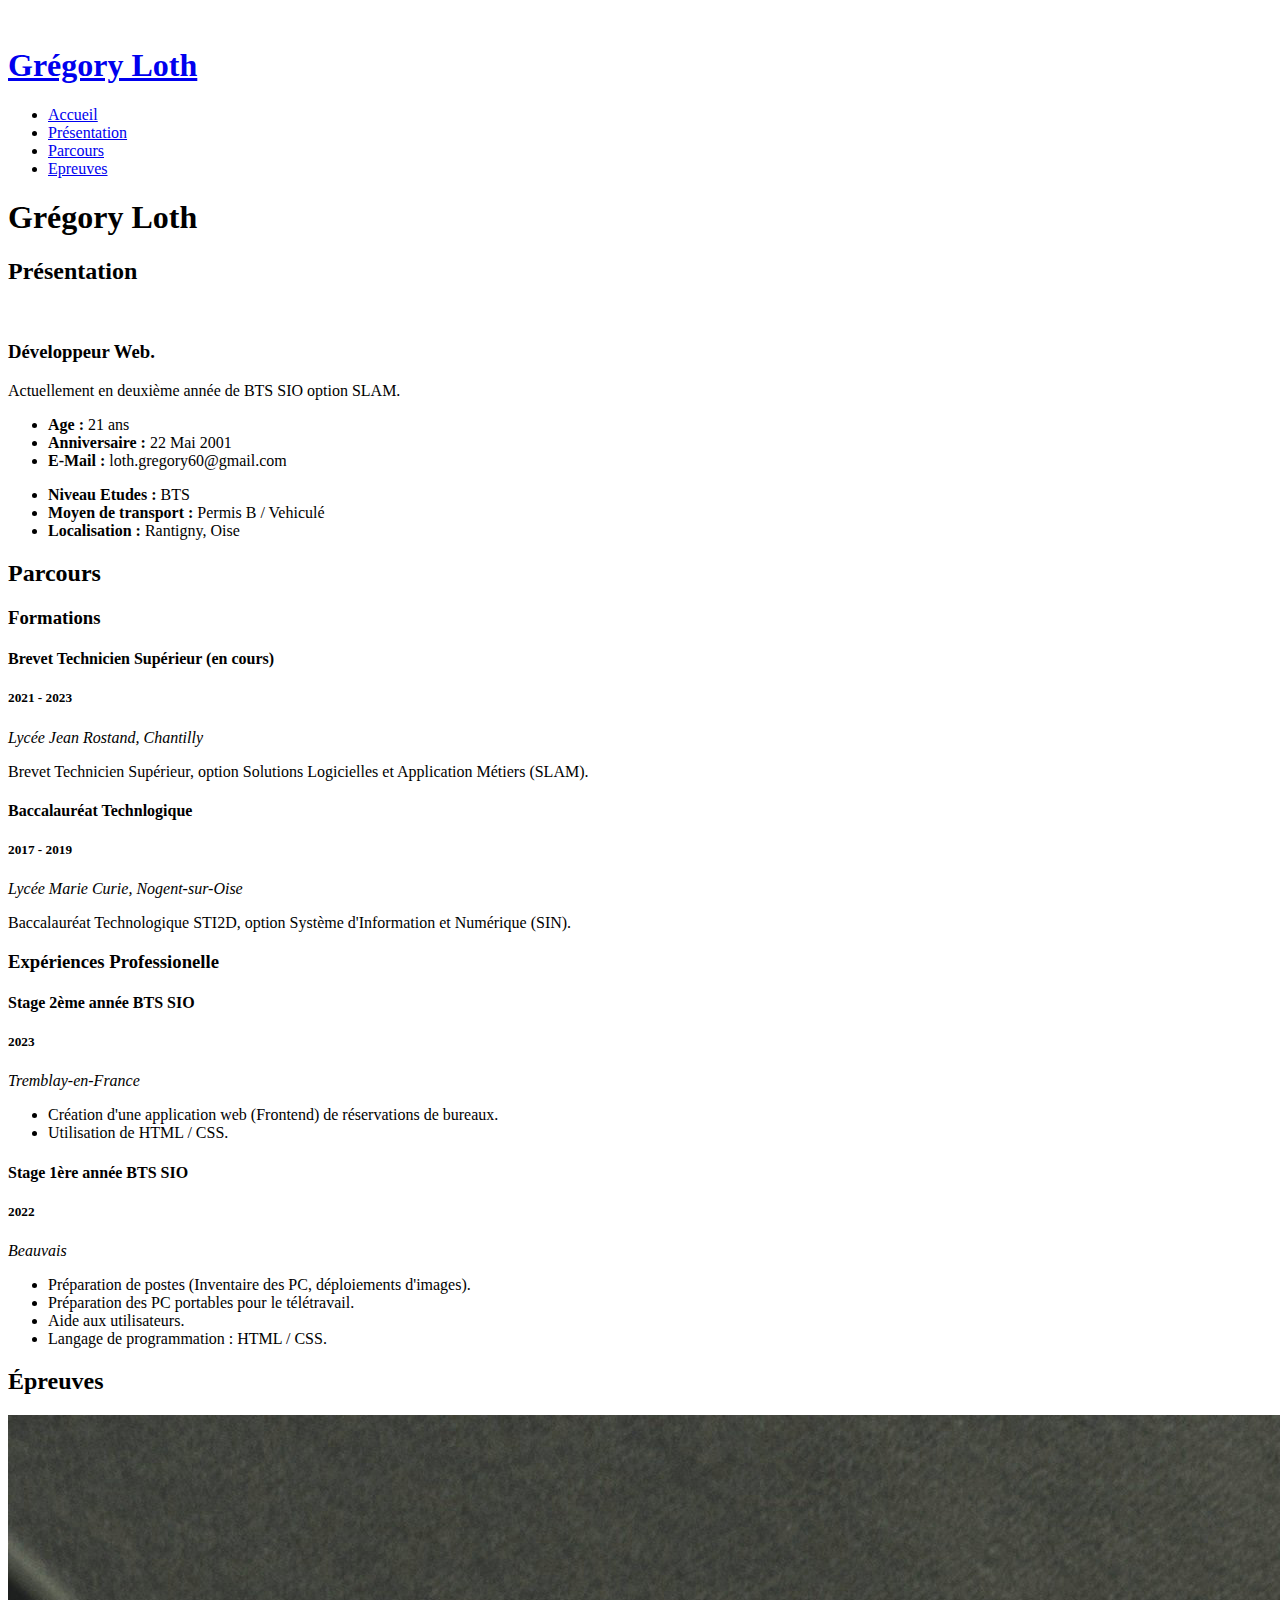
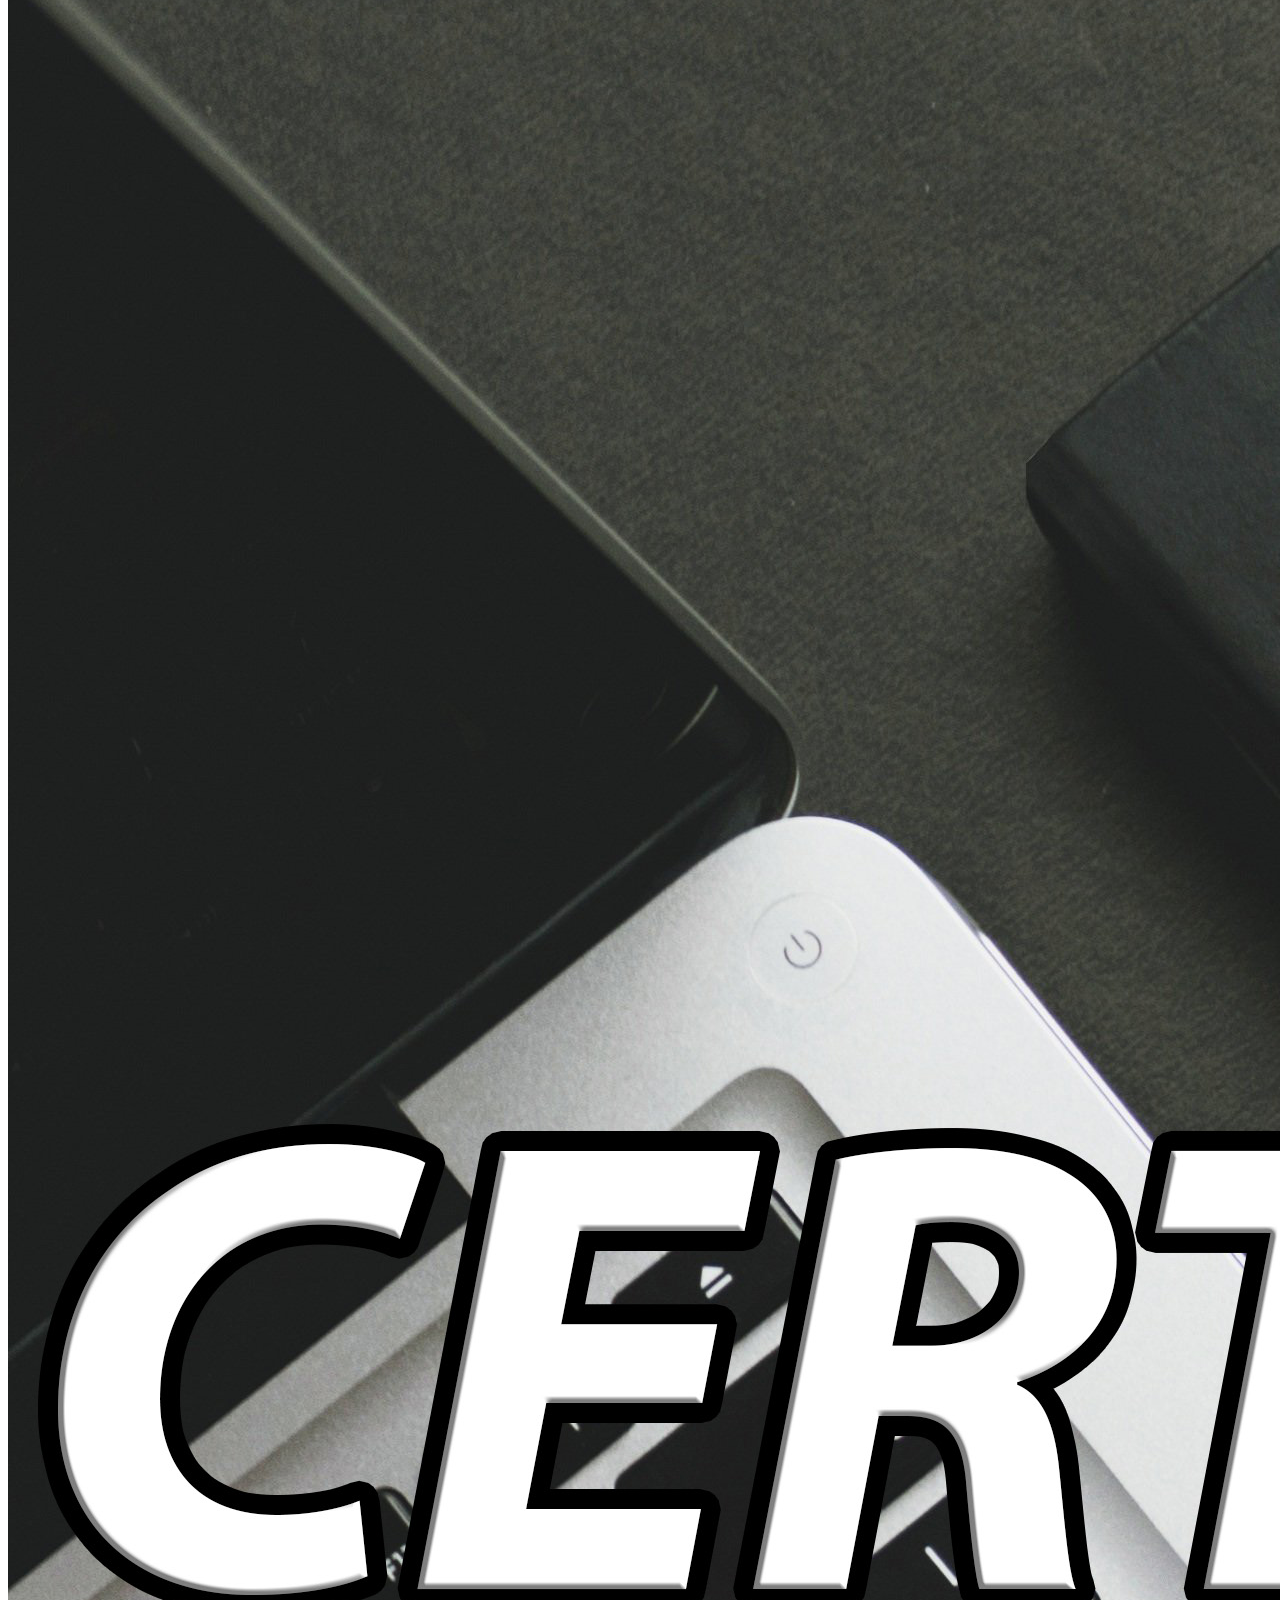
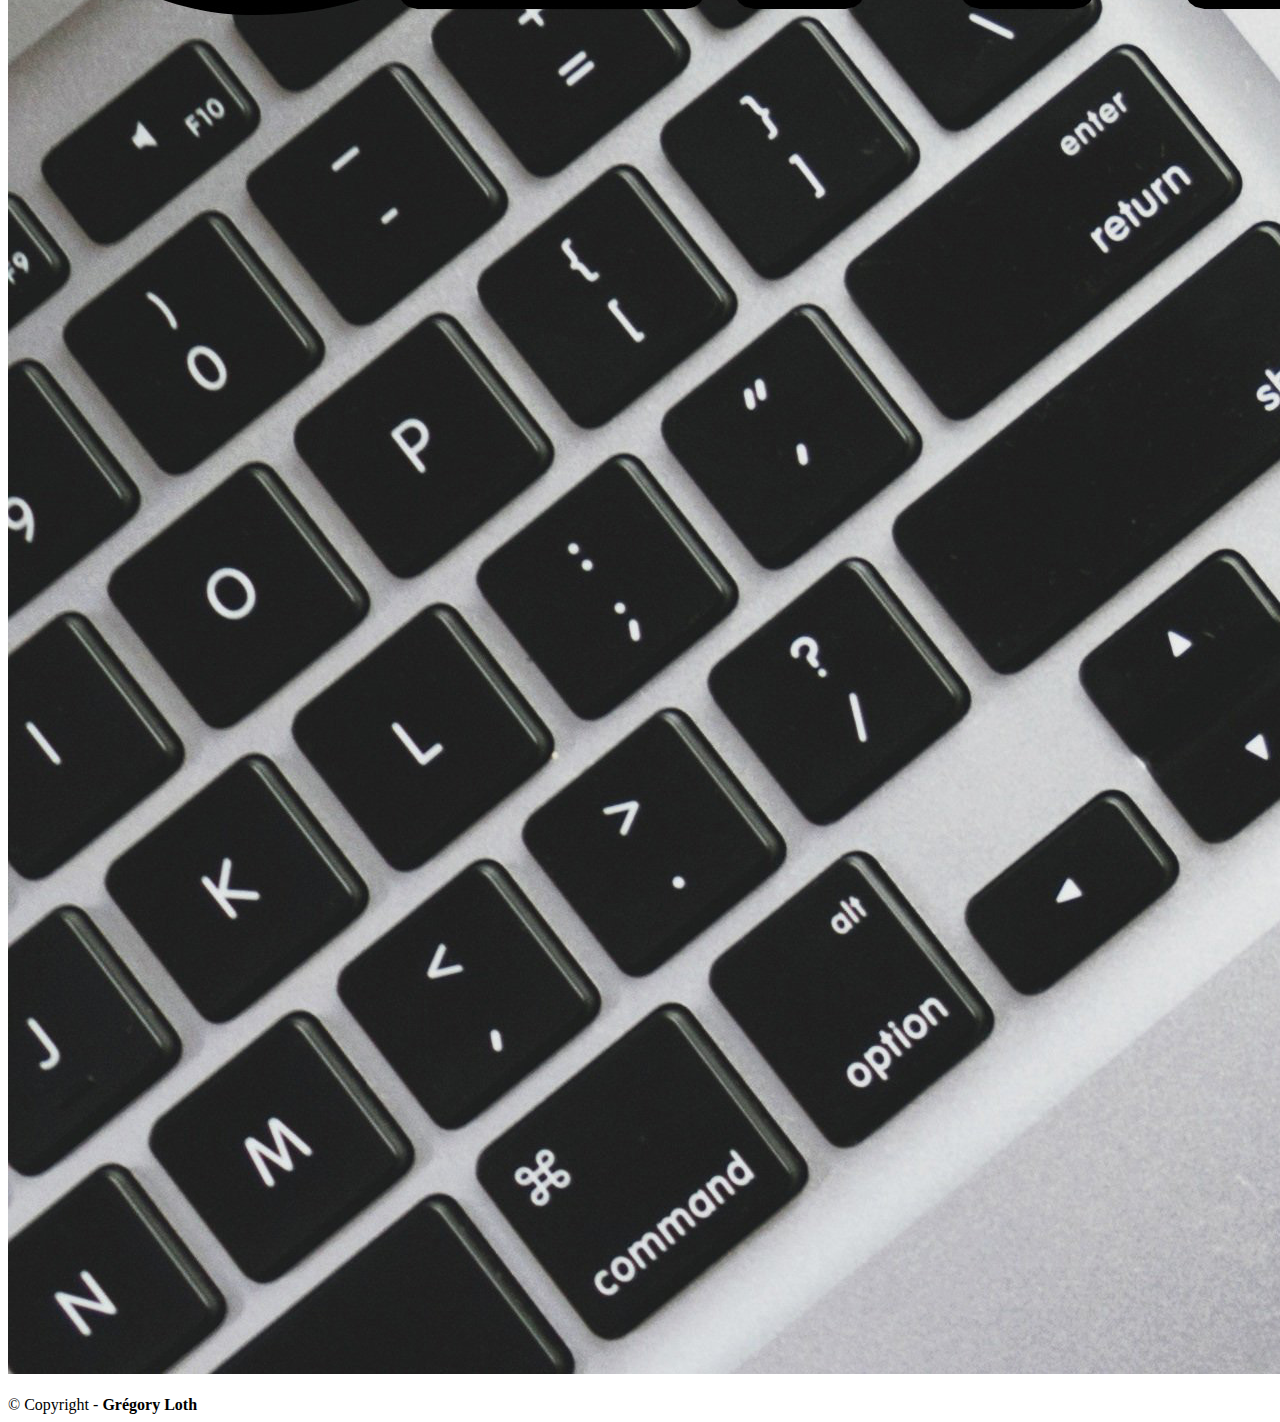
==== index.html @ 00005469 "Portfolio 04/04/23" ====
<!DOCTYPE html>
<html lang="en">

<head>
  <meta charset="utf-8">
  <meta content="width=device-width, initial-scale=1.0" name="viewport">

  <title>Portfolio</title>
  <meta content="" name="description">
  <meta content="" name="keywords">

  <!-- Favicons -->
  <link href="assets/img/favicon.png" rel="icon">
  <link href="assets/img/apple-touch-icon.png" rel="apple-touch-icon">

  <!-- Google Fonts -->
  <link href="https://fonts.googleapis.com/css?family=Open+Sans:300,300i,400,400i,600,600i,700,700i|Raleway:300,300i,400,400i,500,500i,600,600i,700,700i|Poppins:300,300i,400,400i,500,500i,600,600i,700,700i" rel="stylesheet">

  <!-- Vendor CSS Files -->
  <link href="assets/vendor/aos/aos.css" rel="stylesheet">
  <link href="assets/vendor/bootstrap/css/bootstrap.min.css" rel="stylesheet">
  <link href="assets/vendor/bootstrap-icons/bootstrap-icons.css" rel="stylesheet">
  <link href="assets/vendor/boxicons/css/boxicons.min.css" rel="stylesheet">
  <link href="assets/vendor/glightbox/css/glightbox.min.css" rel="stylesheet">
  <link href="assets/vendor/swiper/swiper-bundle.min.css" rel="stylesheet">

  <!-- Template Main CSS File -->
  <link href="assets/css/style.css" rel="stylesheet">

  <!-- =======================================================
  * Template Name: iPortfolio - v3.9.1
  * Template URL: https://bootstrapmade.com/iportfolio-bootstrap-portfolio-websites-template/
  * Author: BootstrapMade.com
  * License: https://bootstrapmade.com/license/
  ======================================================== -->
</head>

<body>

  <!-- ======= Mobile nav toggle button ======= -->
  <i class="bi bi-list mobile-nav-toggle d-xl-none"></i>

  <!-- ======= Header ======= -->
  <header id="header">
    <div class="d-flex flex-column">

      <div class="profile">
        <img src="assets/img/profile-img.jpg" alt="" class="img-fluid rounded-circle">
        <h1 class="text-light"><a href="index.html">Grégory Loth</a></h1>
        <div class="social-links mt-3 text-center">
          <!-- <a href="#" class="twitter"><i class="bx bxl-twitter"></i></a>
          <a href="#" class="facebook"><i class="bx bxl-facebook"></i></a>
          <a href="#" class="instagram"><i class="bx bxl-instagram"></i></a>
          <a href="#" class="google-plus"><i class="bx bxl-skype"></i></a> -->
          <a href="https://www.linkedin.com/in/gregory-loth/" target="_blank" class="linkedin"><i class="bx bxl-linkedin"></i></a>
        </div>
      </div>

      <nav id="navbar" class="nav-menu navbar">
        <ul>
          <li><a href="#hero" class="nav-link scrollto active"><i class="bx bx-home"></i> <span>Accueil</span></a></li>
          <li><a href="#about" class="nav-link scrollto"><i class="bx bx-user"></i> <span>Présentation</span></a></li>
          <li><a href="#Parcours" class="nav-link scrollto"><i class="bx bx-file-blank"></i> <span>Parcours</span></a></li>
          <li><a href="#Epreuves" class="nav-link scrollto"><i class="bx bx-book-content"></i> <span>Epreuves</span></a></li>
        </ul>
      </nav><!-- .nav-menu -->
    </div>
  </header><!-- End Header -->

  <!-- ======= Section En-Tête ======= -->
  <section id="hero" class="d-flex flex-column justify-content-center align-items-center">
    <div class="hero-container" data-aos="fade-in">
      <h1>Grégory Loth</h1>
      <p><span class="typed" data-typed-items="Développeur Web"></span></p>
    </div>
  </section><!-- Fin section En-tête -->

  <main id="main">

    <!-- ======= Section "A Propos" ======= -->
    <section id="about" class="about">
      <div class="container">

        <div class="section-title">
          <h2>Présentation</h2>
        </div>

        <div class="row">
          <div class="col-lg-4" data-aos="fade-right">
            <img src="assets/img/profile-img.jpg" class="img-fluid" alt="">
          </div>
          <div class="col-lg-8 pt-4 pt-lg-0 content" data-aos="fade-left">
            <h3>Développeur Web.</h3>
            <p class="fst-italic">
              Actuellement en deuxième année de BTS SIO option SLAM.
            </p>
            <div class="row">
              <div class="col-lg-9">
                <ul>
                  <li><i class="bi bi-chevron-right"></i> <strong>Age :</strong> <span>21 ans</span></li>
                  <li><i class="bi bi-chevron-right"></i> <strong>Anniversaire :</strong> <span>22 Mai 2001</span></li>
                  <li><i class="bi bi-chevron-right"></i> <strong>E-Mail :</strong> <span>loth.gregory60@gmail.com</span></li>
                </ul>
              </div>
              <div class="col-lg-6">
                <ul>
                  <li><i class="bi bi-chevron-right"></i> <strong>Niveau Etudes :</strong> <span>BTS</span></li>
                  <li><i class="bi bi-chevron-right"></i> <strong>Moyen de transport :</strong> <span>Permis B / Vehiculé</span></li>
                  <li><i class="bi bi-chevron-right"></i> <strong>Localisation :</strong> <span>Rantigny, Oise</span></li>
                </ul>
              </div>
            </div>
            <p>
              <!-- Officiis eligendi itaque labore et dolorum mollitia officiis optio vero. Quisquam sunt adipisci omnis et ut. Nulla accusantium dolor incidunt officia tempore. Et eius omnis.
              Cupiditate ut dicta maxime officiis quidem quia. Sed et consectetur qui quia repellendus itaque neque. Aliquid amet quidem ut quaerat cupiditate. Ab et eum qui repellendus omnis culpa magni laudantium dolores. -->
            </p>
          </div>
        </div>

      </div>
    </section><!-- Fin section A Propos -->
 

    <!-- ======= Resume Section ======= -->
    <section id="Parcours" class="resume">
      <div class="container">

        <div class="section-title">
          <h2>Parcours</h2>
          <!-- <p>Magnam dolores commodi suscipit. Necessitatibus eius consequatur ex aliquid fuga eum quidem. Sit sint consectetur velit. Quisquam quos quisquam cupiditate. Et nemo qui impedit suscipit alias ea. Quia fugiat sit in iste officiis commodi quidem hic quas.</p> -->
        </div>

        <div class="row">
          <div class="col-lg-6" data-aos="fade-up">
            
            <h3 class="resume-title">Formations</h3>
            <div class="resume-item">
              <h4>Brevet Technicien Supérieur (en cours)</h4>
              <h5>2021 - 2023</h5>
              <p><em>Lycée Jean Rostand, Chantilly</em></p>
              <p>Brevet Technicien Supérieur, option Solutions Logicielles et Application Métiers (SLAM). </p>
            </div>
            <div class="resume-item">
              <h4>Baccalauréat Technlogique</h4>
              <h5>2017 - 2019</h5>
              <p><em>Lycée Marie Curie, Nogent-sur-Oise</em></p>
              <p>Baccalauréat Technologique STI2D, option Système d'Information et Numérique (SIN).  </p>
            </div>
          </div>
          <div class="col-lg-6" data-aos="fade-up" data-aos-delay="100">
            <h3 class="resume-title">Expériences Professionelle</h3>
            <div class="resume-item">
              <h4>Stage 2ème année BTS SIO</h4>
              <h5>2023</h5>
              <p><em>Tremblay-en-France</em></p>
              <ul>
                <li>Création d'une application web (Frontend) de réservations de bureaux.</li>
                <li>Utilisation de HTML / CSS.</li>
              </ul>
            </div>
            <div class="resume-item">
              <h4>Stage 1ère année BTS SIO</h4>
              <h5>2022</h5>
              <p><em>Beauvais</em></p>
              <ul>
                <li>Préparation de postes (Inventaire des PC, déploiements d'images).</li>
                <li>Préparation des PC portables pour le télétravail.</li>
                <li>Aide aux utilisateurs.</li>
                <li>Langage de programmation : HTML / CSS.</li>
              </ul>
            </div>
          </div>
        </div>
        <!-- <p><a href="#"> -> Mon CV</a></p> -->
      </div>
      
    </section><!-- End Resume Section -->

   


    <!-- ======= EPREUVES Section ======= -->
    <section id="Epreuves" class="portfolio section-bg">
      <div class="container">

        <div class="section-title">
          <h2>Épreuves</h2>
        </div>

        <div class="row portfolio-container" data-aos="fade-up" data-aos-delay="100">

          <div class="col-lg-4 col-md-6 portfolio-item filter-AP">
            <a href="certif2.html">
            <div class="portfolio-wrap">
              <img src="assets/img/img-certif.jpg" class="img-fluid" alt="">
            </div></a>
          </div>

          <div class="col-lg-4 col-md-6 portfolio-item filter-tableau">
            <a href="portfolio.html">
            <div class="portfolio-wrap">
              <img src="assets/img/img-portfolio.jpg" class="img-fluid" alt="">
            </div></a>
          </div>

          <!-- <div class="col-lg-4 col-md-6 portfolio-item filter-AP">
            <a href="page-veille-techno/VEILLETECHNO-5G.pdf" target= "_blank">
            <div class="portfolio-wrap">
              <img src="assets/img/img-veille.jpg" class="img-fluid" alt="">
            </div></a>
          </div> -->
      </div>
    </section> <!--End Epreuves Section--> 

  <!-- ======= Footer ======= -->
  <footer id="footer">
    <div class="container">
      <div class="copyright">
        &copy; Copyright - <strong><span>Grégory Loth</span></strong>
      </div>
    </div>
  </footer><!-- End  Footer -->

  <a href="#" class="back-to-top d-flex align-items-center justify-content-center"><i class="bi bi-arrow-up-short"></i></a>

  <!-- Vendor JS Files -->
  <script src="assets/vendor/purecounter/purecounter_vanilla.js"></script>
  <script src="assets/vendor/aos/aos.js"></script>
  <script src="assets/vendor/bootstrap/js/bootstrap.bundle.min.js"></script>
  <script src="assets/vendor/glightbox/js/glightbox.min.js"></script>
  <script src="assets/vendor/isotope-layout/isotope.pkgd.min.js"></script>
  <script src="assets/vendor/swiper/swiper-bundle.min.js"></script>
  <script src="assets/vendor/typed.js/typed.min.js"></script>
  <script src="assets/vendor/waypoints/noframework.waypoints.js"></script>
  <script src="assets/vendor/php-email-form/validate.js"></script>

  <!-- Template Main JS File -->
  <script src="assets/js/main.js"></script>

</body>

</html>
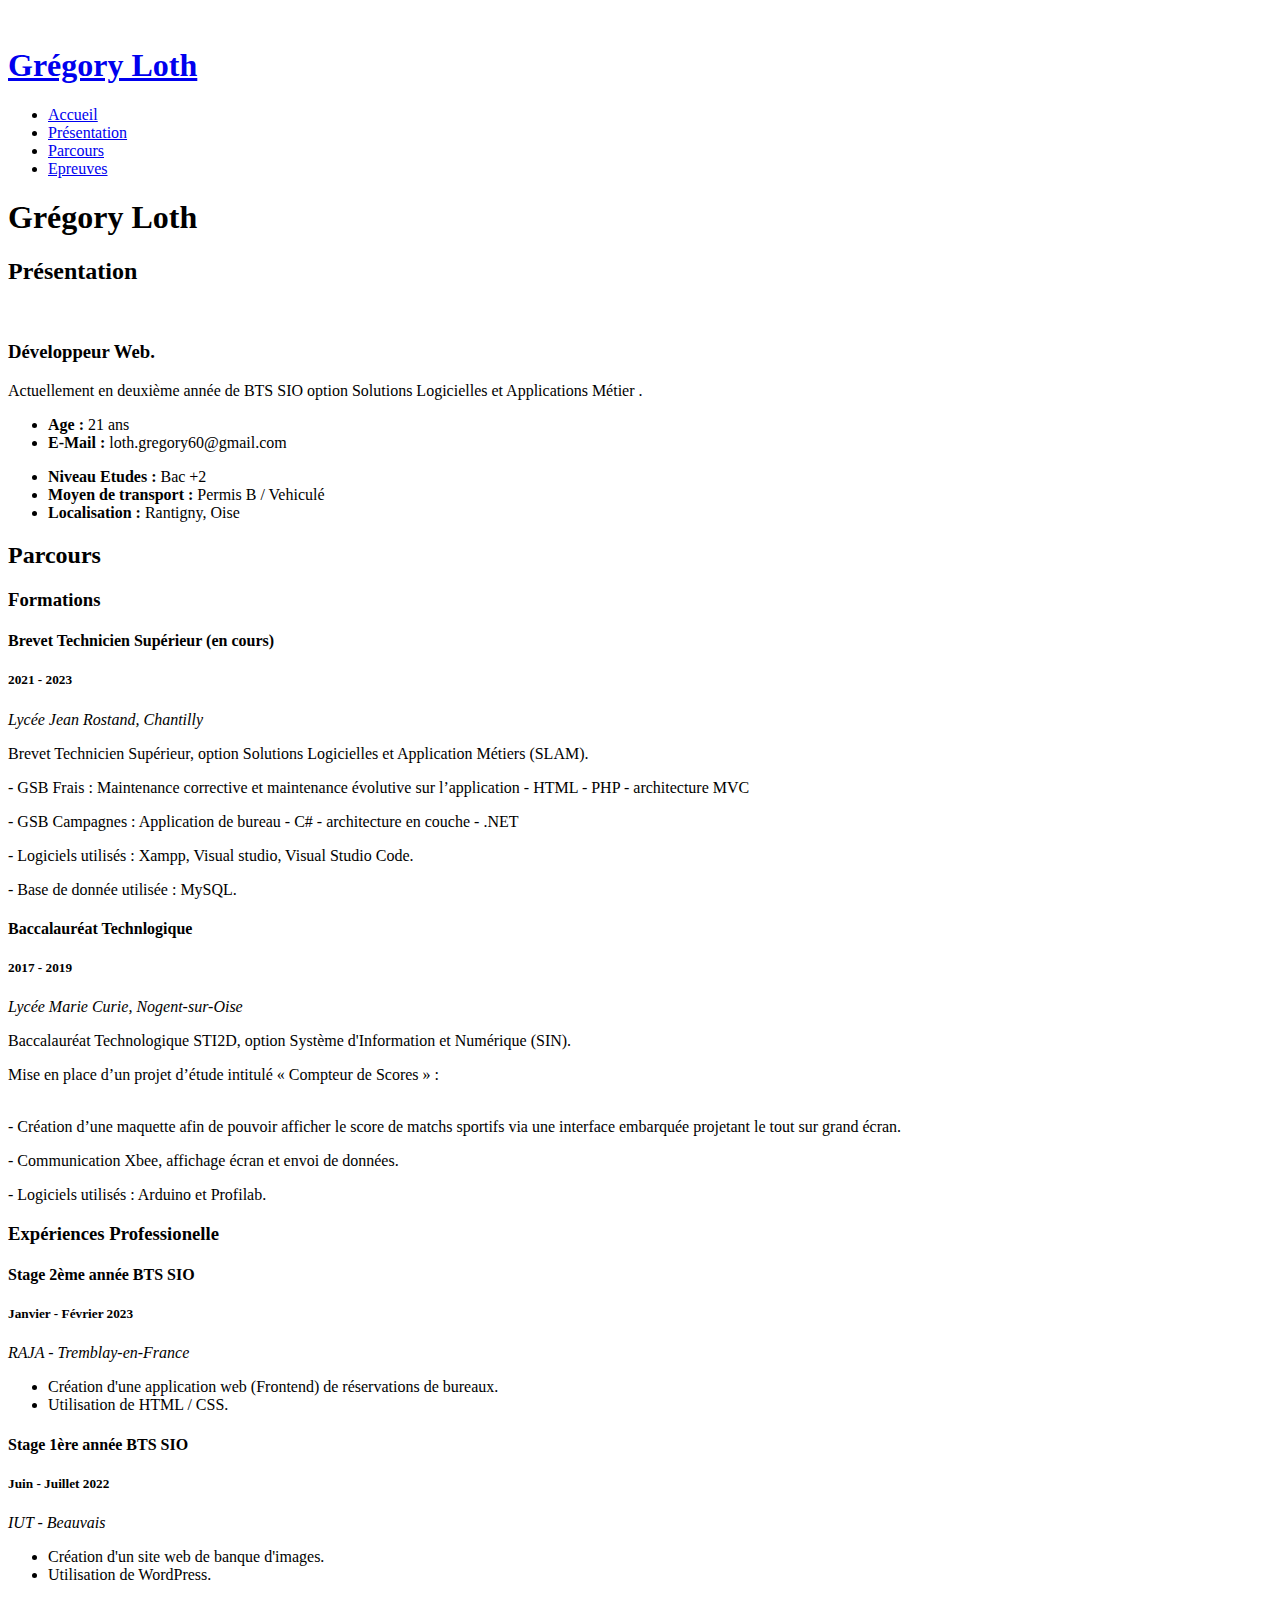
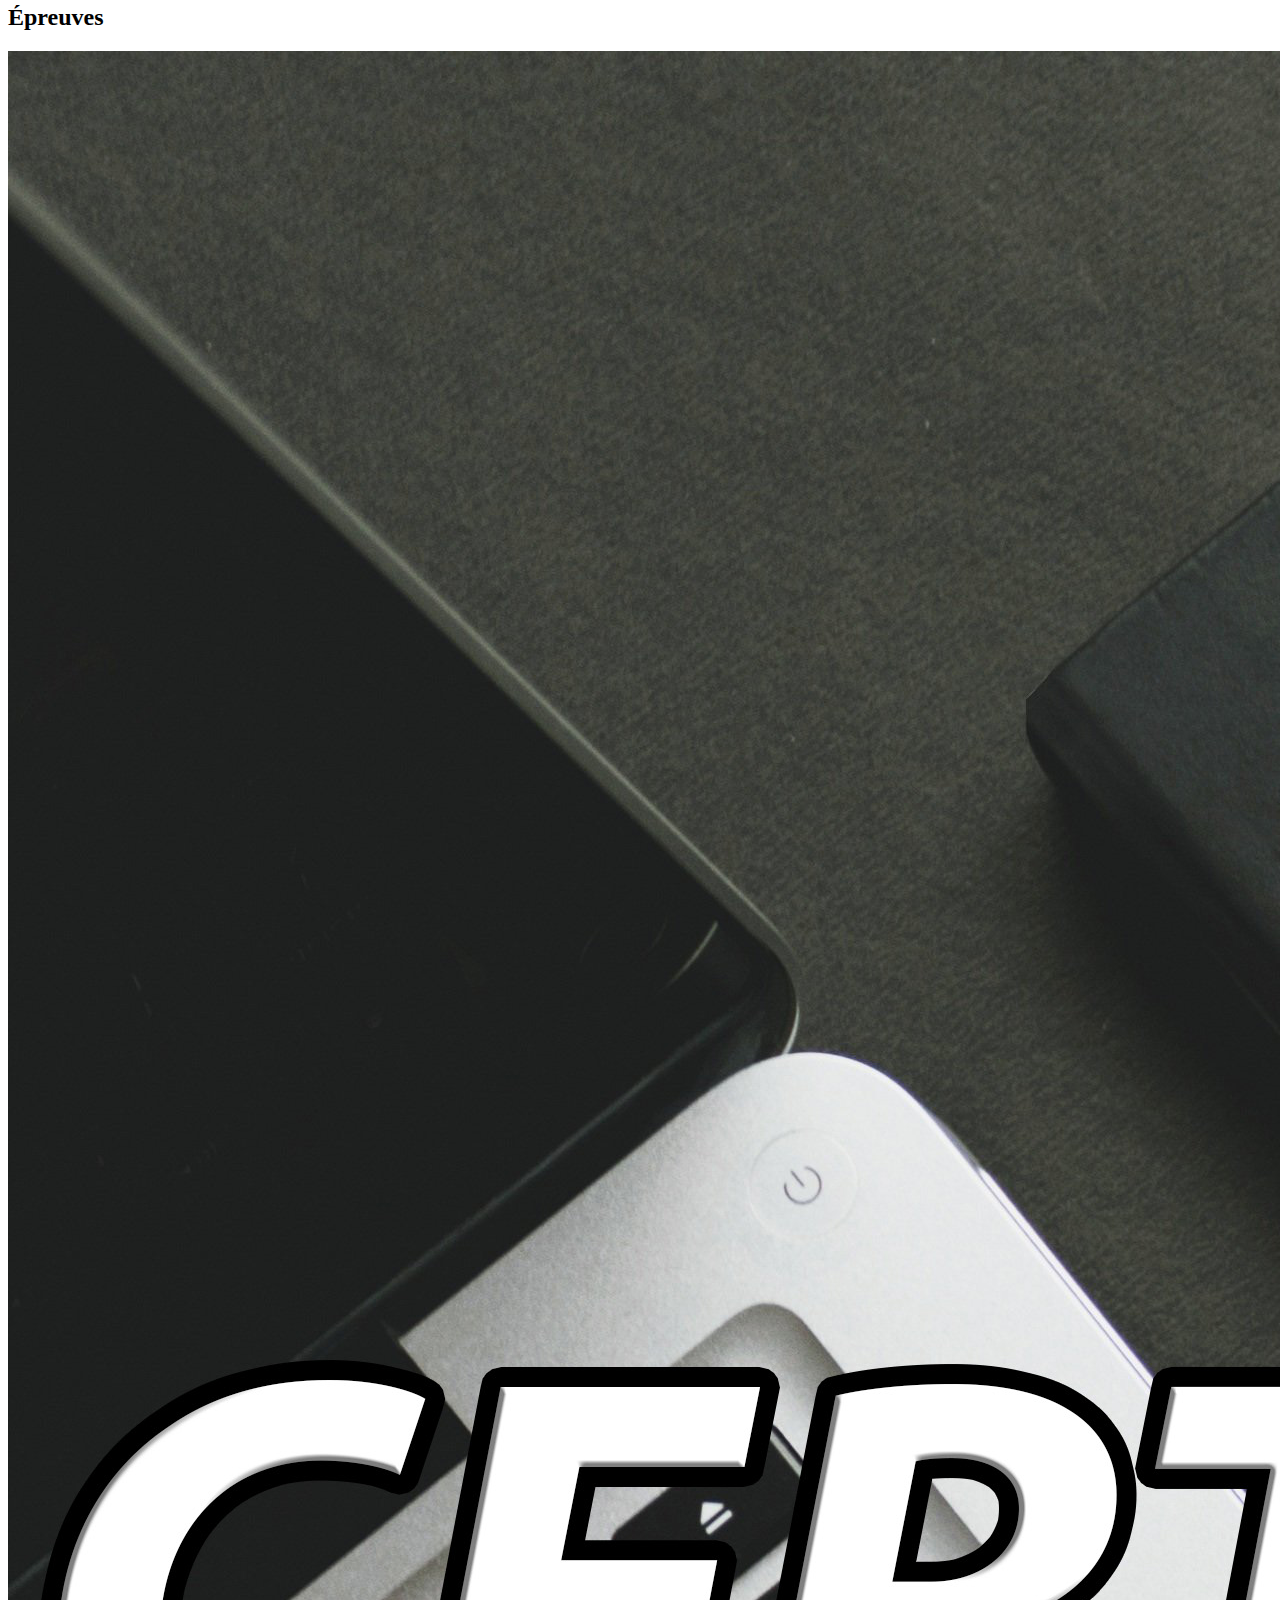
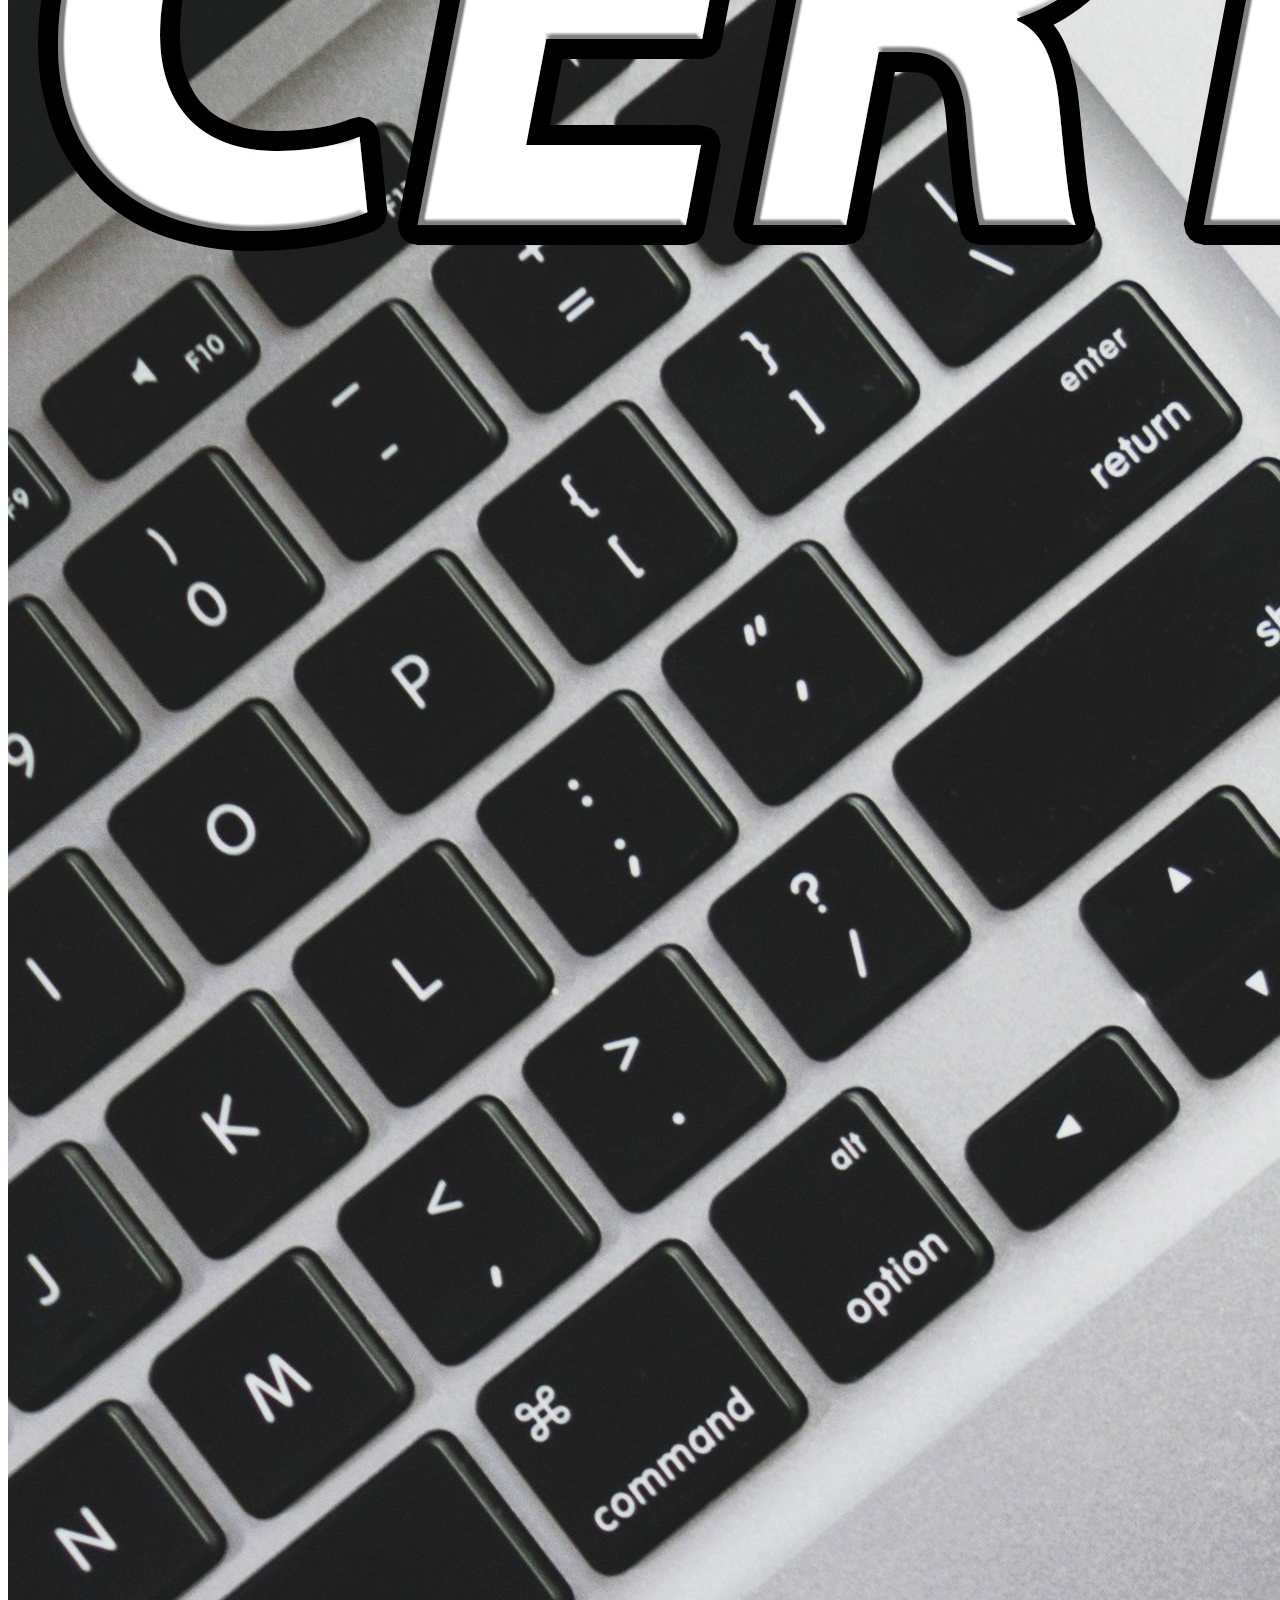
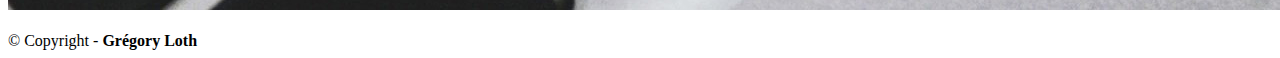
==== commit 95a1a952: "A jour" ====
--- a/index.html
+++ b/index.html
@@ -92,19 +92,18 @@
           <div class="col-lg-8 pt-4 pt-lg-0 content" data-aos="fade-left">
             <h3>Développeur Web.</h3>
             <p class="fst-italic">
-              Actuellement en deuxième année de BTS SIO option SLAM.
+              Actuellement en deuxième année de BTS SIO option Solutions Logicielles et Applications Métier .
             </p>
             <div class="row">
               <div class="col-lg-9">
                 <ul>
                   <li><i class="bi bi-chevron-right"></i> <strong>Age :</strong> <span>21 ans</span></li>
-                  <li><i class="bi bi-chevron-right"></i> <strong>Anniversaire :</strong> <span>22 Mai 2001</span></li>
                   <li><i class="bi bi-chevron-right"></i> <strong>E-Mail :</strong> <span>loth.gregory60@gmail.com</span></li>
                 </ul>
               </div>
               <div class="col-lg-6">
                 <ul>
-                  <li><i class="bi bi-chevron-right"></i> <strong>Niveau Etudes :</strong> <span>BTS</span></li>
+                  <li><i class="bi bi-chevron-right"></i> <strong>Niveau Etudes :</strong> <span>Bac +2</span></li>
                   <li><i class="bi bi-chevron-right"></i> <strong>Moyen de transport :</strong> <span>Permis B / Vehiculé</span></li>
                   <li><i class="bi bi-chevron-right"></i> <strong>Localisation :</strong> <span>Rantigny, Oise</span></li>
                 </ul>
@@ -139,20 +138,31 @@
               <h5>2021 - 2023</h5>
               <p><em>Lycée Jean Rostand, Chantilly</em></p>
               <p>Brevet Technicien Supérieur, option Solutions Logicielles et Application Métiers (SLAM). </p>
+              <p>- GSB Frais : Maintenance corrective et maintenance évolutive sur l’application - HTML - PHP - architecture MVC</p>
+              <p>- GSB Campagnes : Application de bureau - C# - architecture en couche - .NET</p>
+              <p>- Logiciels utilisés : Xampp, Visual studio, Visual Studio Code. </p>
+              <p>- Base de donnée utilisée : MySQL. </p>
+
             </div>
             <div class="resume-item">
               <h4>Baccalauréat Technlogique</h4>
               <h5>2017 - 2019</h5>
               <p><em>Lycée Marie Curie, Nogent-sur-Oise</em></p>
-              <p>Baccalauréat Technologique STI2D, option Système d'Information et Numérique (SIN).  </p>
+              <p>Baccalauréat Technologique STI2D, option Système d'Information et Numérique (SIN).</p>
+              <li>Mise en place d’un projet d’étude intitulé « Compteur de Scores » : </li>
+              <br>
+                <p>- Création d’une maquette afin de pouvoir afficher le score de matchs sportifs 
+                    via une interface embarquée projetant le tout sur grand écran.</p>
+                <p>- Communication Xbee, affichage écran et envoi de données.</p>
+                <p>- Logiciels utilisés : Arduino et Profilab.</p>
             </div>
           </div>
           <div class="col-lg-6" data-aos="fade-up" data-aos-delay="100">
             <h3 class="resume-title">Expériences Professionelle</h3>
             <div class="resume-item">
               <h4>Stage 2ème année BTS SIO</h4>
-              <h5>2023</h5>
-              <p><em>Tremblay-en-France</em></p>
+              <h5>Janvier - Février 2023</h5>
+              <p><em>RAJA - Tremblay-en-France</em></p>
               <ul>
                 <li>Création d'une application web (Frontend) de réservations de bureaux.</li>
                 <li>Utilisation de HTML / CSS.</li>
@@ -160,13 +170,11 @@
             </div>
             <div class="resume-item">
               <h4>Stage 1ère année BTS SIO</h4>
-              <h5>2022</h5>
-              <p><em>Beauvais</em></p>
+              <h5>Juin - Juillet 2022</h5>
+              <p><em>IUT - Beauvais</em></p>
               <ul>
-                <li>Préparation de postes (Inventaire des PC, déploiements d'images).</li>
-                <li>Préparation des PC portables pour le télétravail.</li>
-                <li>Aide aux utilisateurs.</li>
-                <li>Langage de programmation : HTML / CSS.</li>
+                <li>Création d'un site web de banque d'images.</li>
+                <li>Utilisation de WordPress.</li>
               </ul>
             </div>
           </div>
@@ -187,8 +195,8 @@
           <h2>Épreuves</h2>
         </div>
 
-        <div class="row portfolio-container" data-aos="fade-up" data-aos-delay="100">
-
+        <div class="row portfolio-container" data-aos="fade-up" data-aos-delay="50">
+          <div class="col-lg-2 d-none d-lg-block portfolio-item filter-AP"></div>
           <div class="col-lg-4 col-md-6 portfolio-item filter-AP">
             <a href="certif2.html">
             <div class="portfolio-wrap">
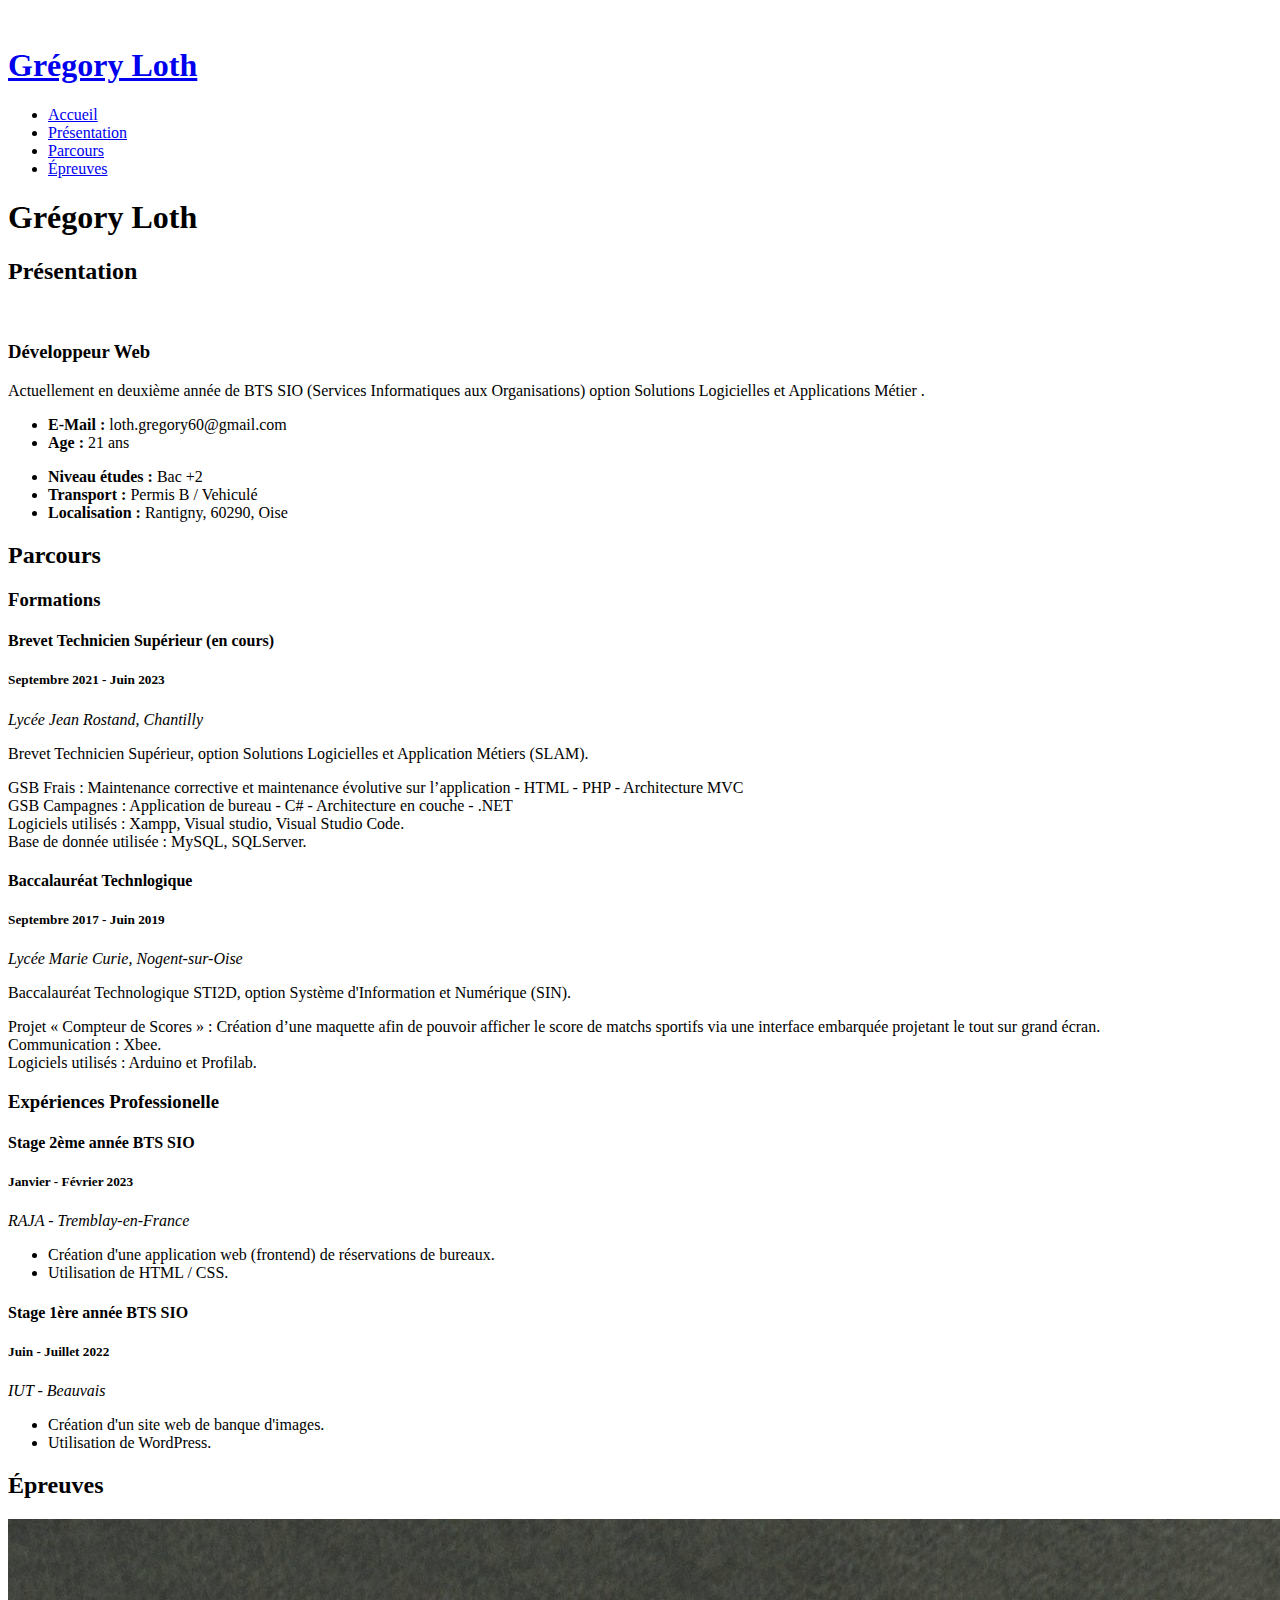
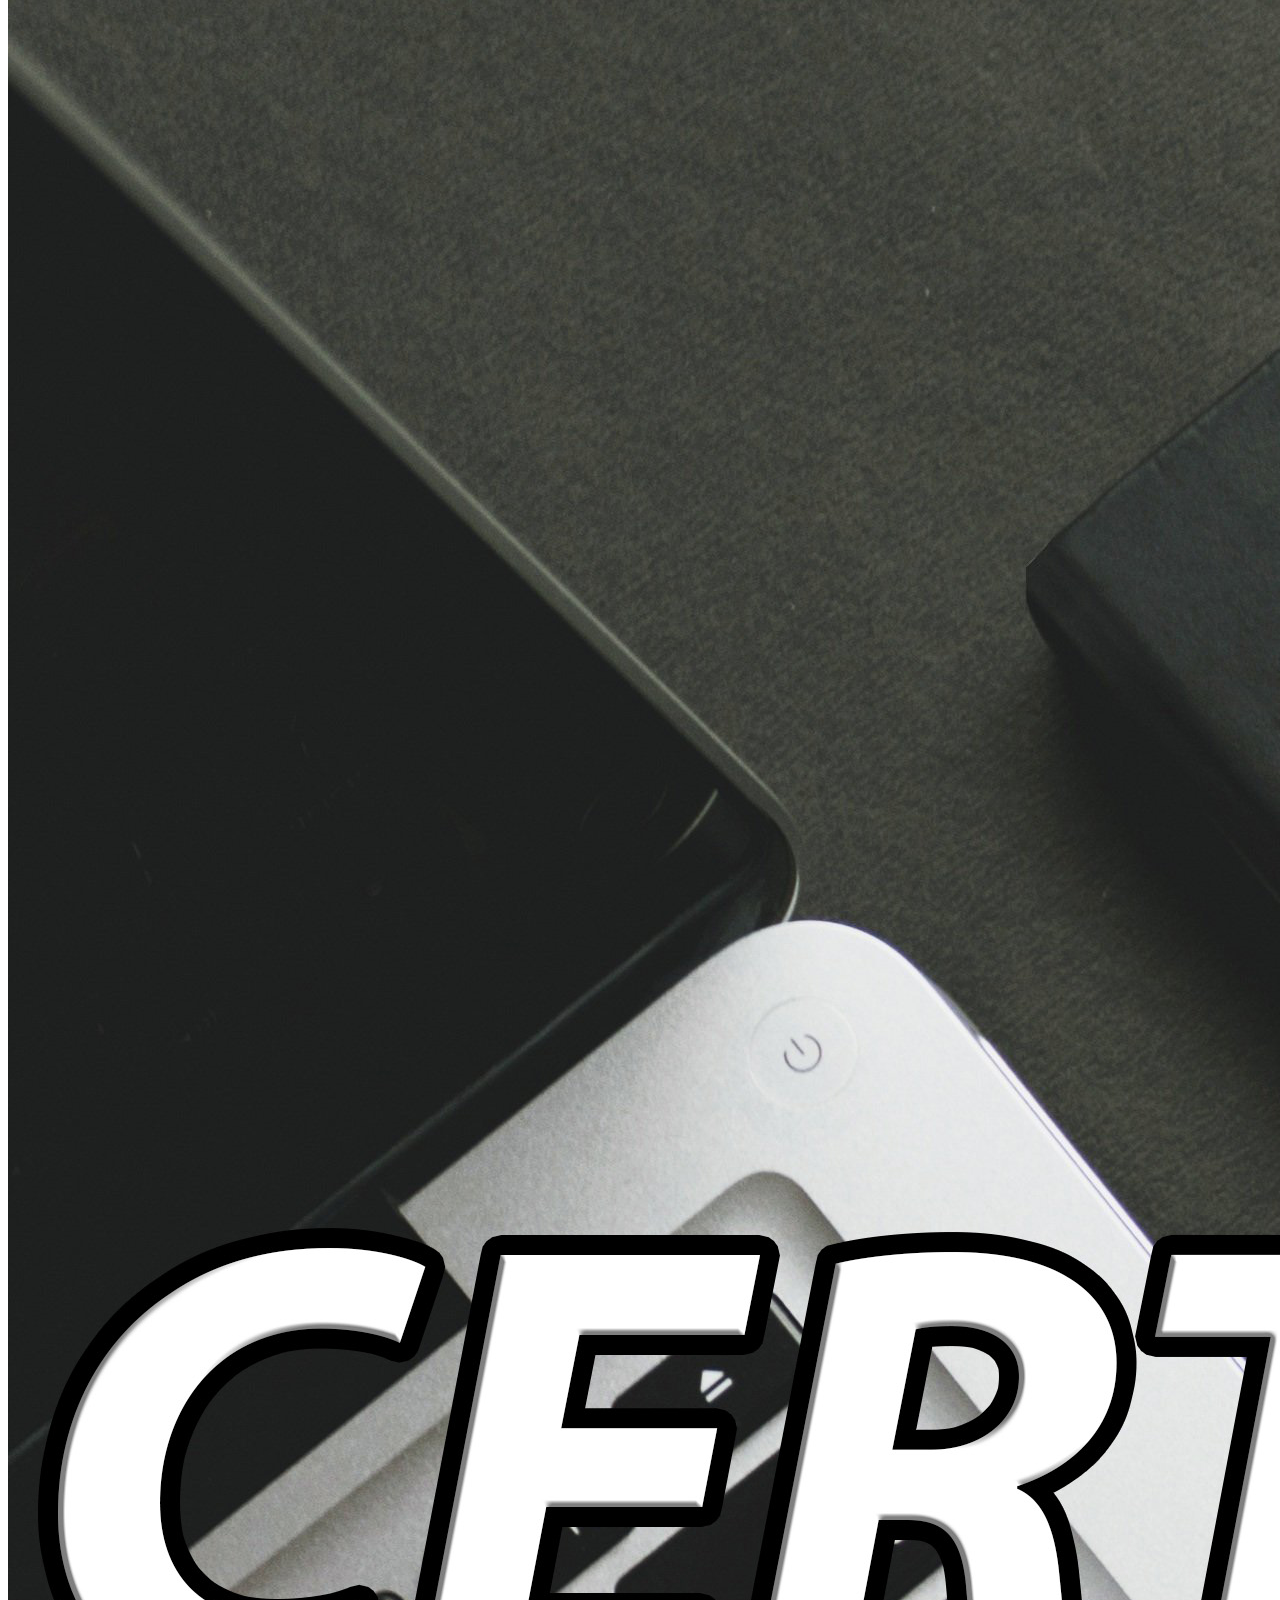
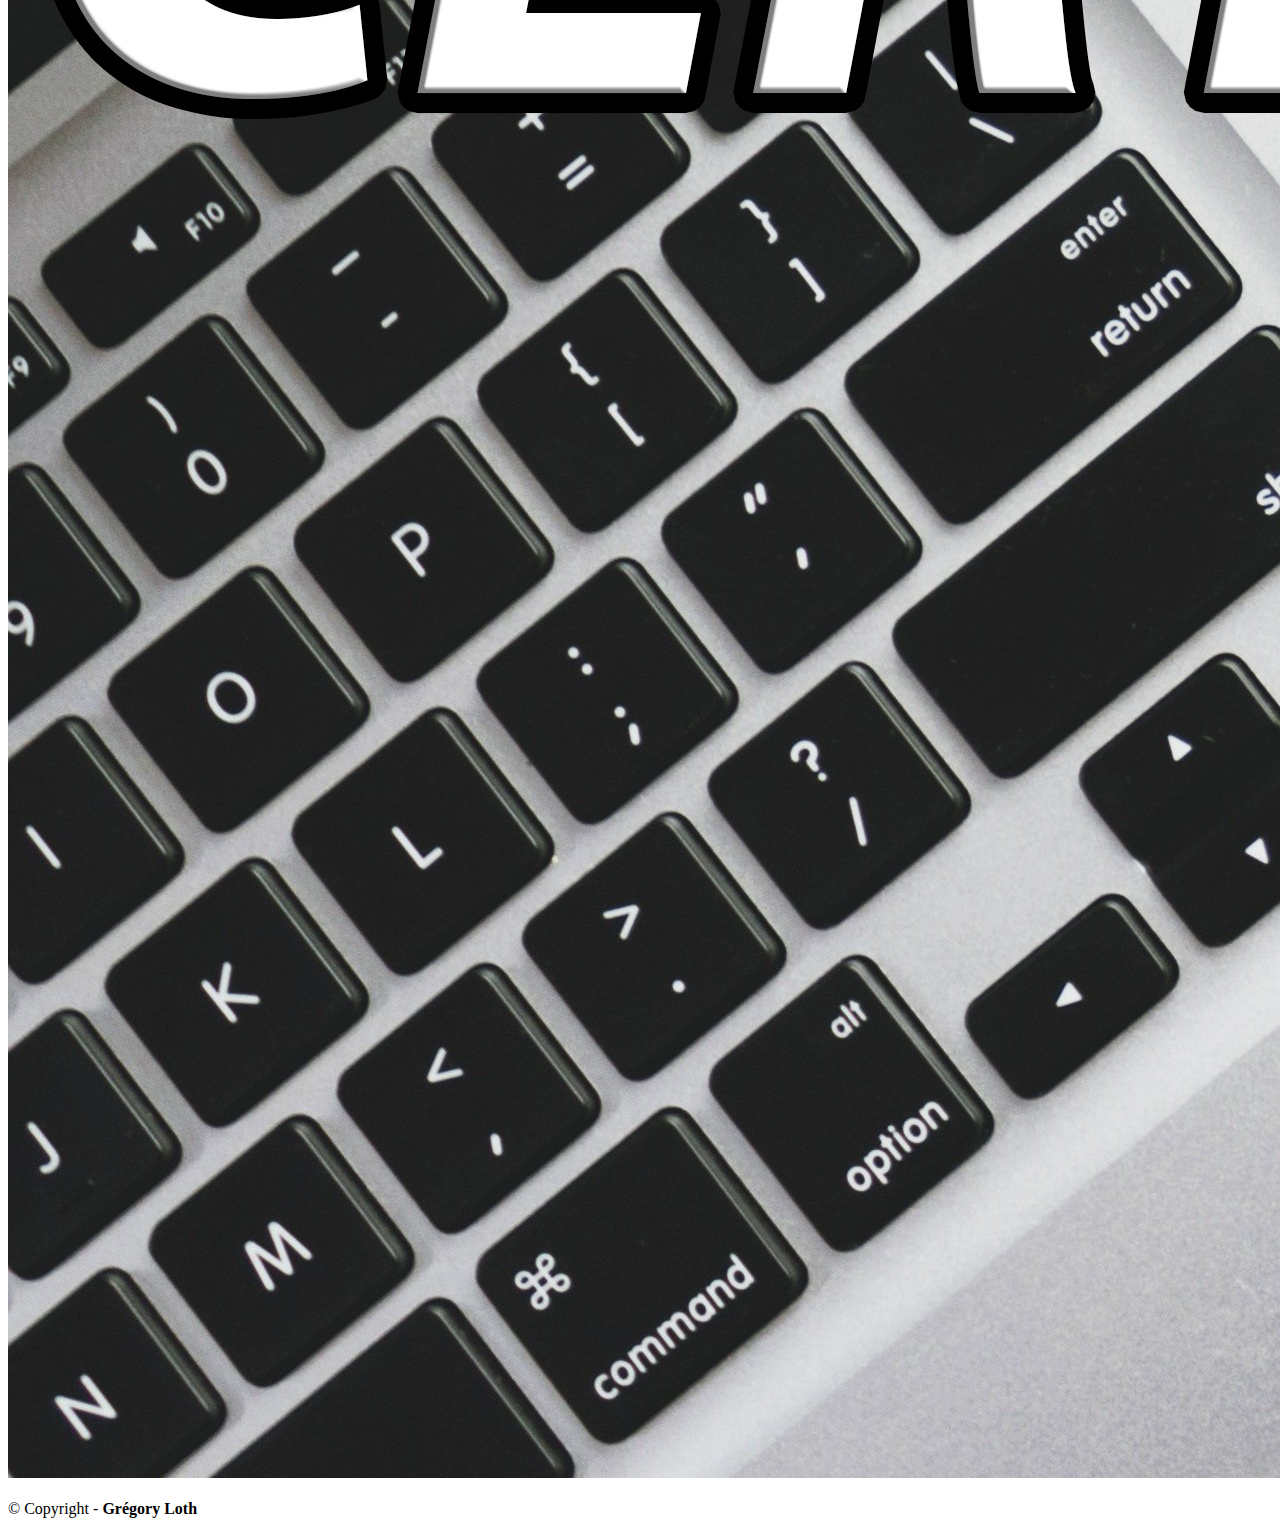
==== commit d830fc25: "up" ====
--- a/index.html
+++ b/index.html
@@ -10,8 +10,8 @@
   <meta content="" name="keywords">
 
   <!-- Favicons -->
-  <link href="assets/img/favicon.png" rel="icon">
-  <link href="assets/img/apple-touch-icon.png" rel="apple-touch-icon">
+  <link href="assets/img/logo.png" rel="icon">
+  <link href="assets/img/logo.png" rel="apple-touch-icon">
 
   <!-- Google Fonts -->
   <link href="https://fonts.googleapis.com/css?family=Open+Sans:300,300i,400,400i,600,600i,700,700i|Raleway:300,300i,400,400i,500,500i,600,600i,700,700i|Poppins:300,300i,400,400i,500,500i,600,600i,700,700i" rel="stylesheet">
@@ -52,7 +52,7 @@
           <a href="#" class="facebook"><i class="bx bxl-facebook"></i></a>
           <a href="#" class="instagram"><i class="bx bxl-instagram"></i></a>
           <a href="#" class="google-plus"><i class="bx bxl-skype"></i></a> -->
-          <a href="https://www.linkedin.com/in/gregory-loth/" target="_blank" class="linkedin"><i class="bx bxl-linkedin"></i></a>
+          <!-- <a href="https://www.linkedin.com/in/gregory-loth/" target="_blank" class="linkedin"><i class="bx bxl-linkedin"></i></a> -->
         </div>
       </div>
 
@@ -61,7 +61,7 @@
           <li><a href="#hero" class="nav-link scrollto active"><i class="bx bx-home"></i> <span>Accueil</span></a></li>
           <li><a href="#about" class="nav-link scrollto"><i class="bx bx-user"></i> <span>Présentation</span></a></li>
           <li><a href="#Parcours" class="nav-link scrollto"><i class="bx bx-file-blank"></i> <span>Parcours</span></a></li>
-          <li><a href="#Epreuves" class="nav-link scrollto"><i class="bx bx-book-content"></i> <span>Epreuves</span></a></li>
+          <li><a href="#Epreuves" class="nav-link scrollto"><i class="bx bx-book-content"></i> <span>Épreuves</span></a></li>
         </ul>
       </nav><!-- .nav-menu -->
     </div>
@@ -73,7 +73,8 @@
       <h1>Grégory Loth</h1>
       <p><span class="typed" data-typed-items="Développeur Web"></span></p>
     </div>
-  </section><!-- Fin section En-tête -->
+  </section>
+  <!-- Fin section En-tête -->
 
   <main id="main">
 
@@ -90,22 +91,23 @@
             <img src="assets/img/profile-img.jpg" class="img-fluid" alt="">
           </div>
           <div class="col-lg-8 pt-4 pt-lg-0 content" data-aos="fade-left">
-            <h3>Développeur Web.</h3>
+            <h3>Développeur Web</h3>
             <p class="fst-italic">
-              Actuellement en deuxième année de BTS SIO option Solutions Logicielles et Applications Métier .
+              Actuellement en deuxième année de BTS SIO (Services Informatiques aux Organisations) option Solutions Logicielles et Applications Métier .
             </p>
             <div class="row">
               <div class="col-lg-9">
                 <ul>
-                  <li><i class="bi bi-chevron-right"></i> <strong>Age :</strong> <span>21 ans</span></li>
-                  <li><i class="bi bi-chevron-right"></i> <strong>E-Mail :</strong> <span>loth.gregory60@gmail.com</span></li>
+                  <li><i class="bx bxl-gmail"></i> <strong>E-Mail :</strong> <span>loth.gregory60@gmail.com</span></li>
+                  <li><i class="bx bxs-party"></i> <strong>Age :</strong> <span>21 ans</span></li>
+                  
                 </ul>
               </div>
               <div class="col-lg-6">
                 <ul>
-                  <li><i class="bi bi-chevron-right"></i> <strong>Niveau Etudes :</strong> <span>Bac +2</span></li>
-                  <li><i class="bi bi-chevron-right"></i> <strong>Moyen de transport :</strong> <span>Permis B / Vehiculé</span></li>
-                  <li><i class="bi bi-chevron-right"></i> <strong>Localisation :</strong> <span>Rantigny, Oise</span></li>
+                  <li><i class="bx bxs-school"></i> <strong>Niveau études :</strong> <span>Bac +2</span></li>
+                  <li><i class="bx bxs-car"></i> <strong>Transport :</strong> <span>Permis B / Vehiculé</span></li>
+                  <li><i class="bx bxs-home"></i> <strong>Localisation :</strong> <span>Rantigny, 60290, Oise</span></li>
                 </ul>
               </div>
             </div>
@@ -115,9 +117,9 @@
             </p>
           </div>
         </div>
-
-      </div>
-    </section><!-- Fin section A Propos -->
+      </div>
+    </section>
+    <!-- Fin section A Propos -->
  
 
     <!-- ======= Resume Section ======= -->
@@ -135,26 +137,24 @@
             <h3 class="resume-title">Formations</h3>
             <div class="resume-item">
               <h4>Brevet Technicien Supérieur (en cours)</h4>
-              <h5>2021 - 2023</h5>
+              <h5>Septembre 2021 - Juin 2023</h5>
               <p><em>Lycée Jean Rostand, Chantilly</em></p>
               <p>Brevet Technicien Supérieur, option Solutions Logicielles et Application Métiers (SLAM). </p>
-              <p>- GSB Frais : Maintenance corrective et maintenance évolutive sur l’application - HTML - PHP - architecture MVC</p>
-              <p>- GSB Campagnes : Application de bureau - C# - architecture en couche - .NET</p>
-              <p>- Logiciels utilisés : Xampp, Visual studio, Visual Studio Code. </p>
-              <p>- Base de donnée utilisée : MySQL. </p>
+              <li>GSB Frais : Maintenance corrective et maintenance évolutive sur l’application - HTML - PHP - Architecture MVC</li>
+              <li>GSB Campagnes : Application de bureau - C# - Architecture en couche - .NET</li>
+              <li>Logiciels utilisés : Xampp, Visual studio, Visual Studio Code. </li>
+              <li>Base de donnée utilisée : MySQL, SQLServer. </li>
 
             </div>
             <div class="resume-item">
               <h4>Baccalauréat Technlogique</h4>
-              <h5>2017 - 2019</h5>
+              <h5>Septembre 2017 - Juin 2019</h5>
               <p><em>Lycée Marie Curie, Nogent-sur-Oise</em></p>
               <p>Baccalauréat Technologique STI2D, option Système d'Information et Numérique (SIN).</p>
-              <li>Mise en place d’un projet d’étude intitulé « Compteur de Scores » : </li>
-              <br>
-                <p>- Création d’une maquette afin de pouvoir afficher le score de matchs sportifs 
-                    via une interface embarquée projetant le tout sur grand écran.</p>
-                <p>- Communication Xbee, affichage écran et envoi de données.</p>
-                <p>- Logiciels utilisés : Arduino et Profilab.</p>
+              <li>Projet « Compteur de Scores » : Création d’une maquette afin de pouvoir afficher le score de matchs sportifs 
+                via une interface embarquée projetant le tout sur grand écran. </li>
+              <li>Communication : Xbee.</li>
+              <li>Logiciels utilisés : Arduino et Profilab.</li>
             </div>
           </div>
           <div class="col-lg-6" data-aos="fade-up" data-aos-delay="100">
@@ -164,7 +164,7 @@
               <h5>Janvier - Février 2023</h5>
               <p><em>RAJA - Tremblay-en-France</em></p>
               <ul>
-                <li>Création d'une application web (Frontend) de réservations de bureaux.</li>
+                <li>Création d'une application web (frontend) de réservations de bureaux.</li>
                 <li>Utilisation de HTML / CSS.</li>
               </ul>
             </div>
@@ -182,7 +182,8 @@
         <!-- <p><a href="#"> -> Mon CV</a></p> -->
       </div>
       
-    </section><!-- End Resume Section -->
+    </section>
+    <!-- End Resume Section -->
 
    
 
@@ -195,10 +196,12 @@
           <h2>Épreuves</h2>
         </div>
 
-        <div class="row portfolio-container" data-aos="fade-up" data-aos-delay="50">
+        <div class="row portfolio-container" data-aos="fade-up" data-aos-delay="0">
+
           <div class="col-lg-2 d-none d-lg-block portfolio-item filter-AP"></div>
+
           <div class="col-lg-4 col-md-6 portfolio-item filter-AP">
-            <a href="certif2.html">
+            <a href="Accueil_Certif.html">
             <div class="portfolio-wrap">
               <img src="assets/img/img-certif.jpg" class="img-fluid" alt="">
             </div></a>
@@ -210,15 +213,9 @@
               <img src="assets/img/img-portfolio.jpg" class="img-fluid" alt="">
             </div></a>
           </div>
-
-          <!-- <div class="col-lg-4 col-md-6 portfolio-item filter-AP">
-            <a href="page-veille-techno/VEILLETECHNO-5G.pdf" target= "_blank">
-            <div class="portfolio-wrap">
-              <img src="assets/img/img-veille.jpg" class="img-fluid" alt="">
-            </div></a>
-          </div> -->
-      </div>
-    </section> <!--End Epreuves Section--> 
+      </div>
+    </section> 
+    <!--End Epreuves Section--> 
 
   <!-- ======= Footer ======= -->
   <footer id="footer">
@@ -227,7 +224,8 @@
         &copy; Copyright - <strong><span>Grégory Loth</span></strong>
       </div>
     </div>
-  </footer><!-- End  Footer -->
+  </footer>
+  <!-- End  Footer -->
 
   <a href="#" class="back-to-top d-flex align-items-center justify-content-center"><i class="bi bi-arrow-up-short"></i></a>
 
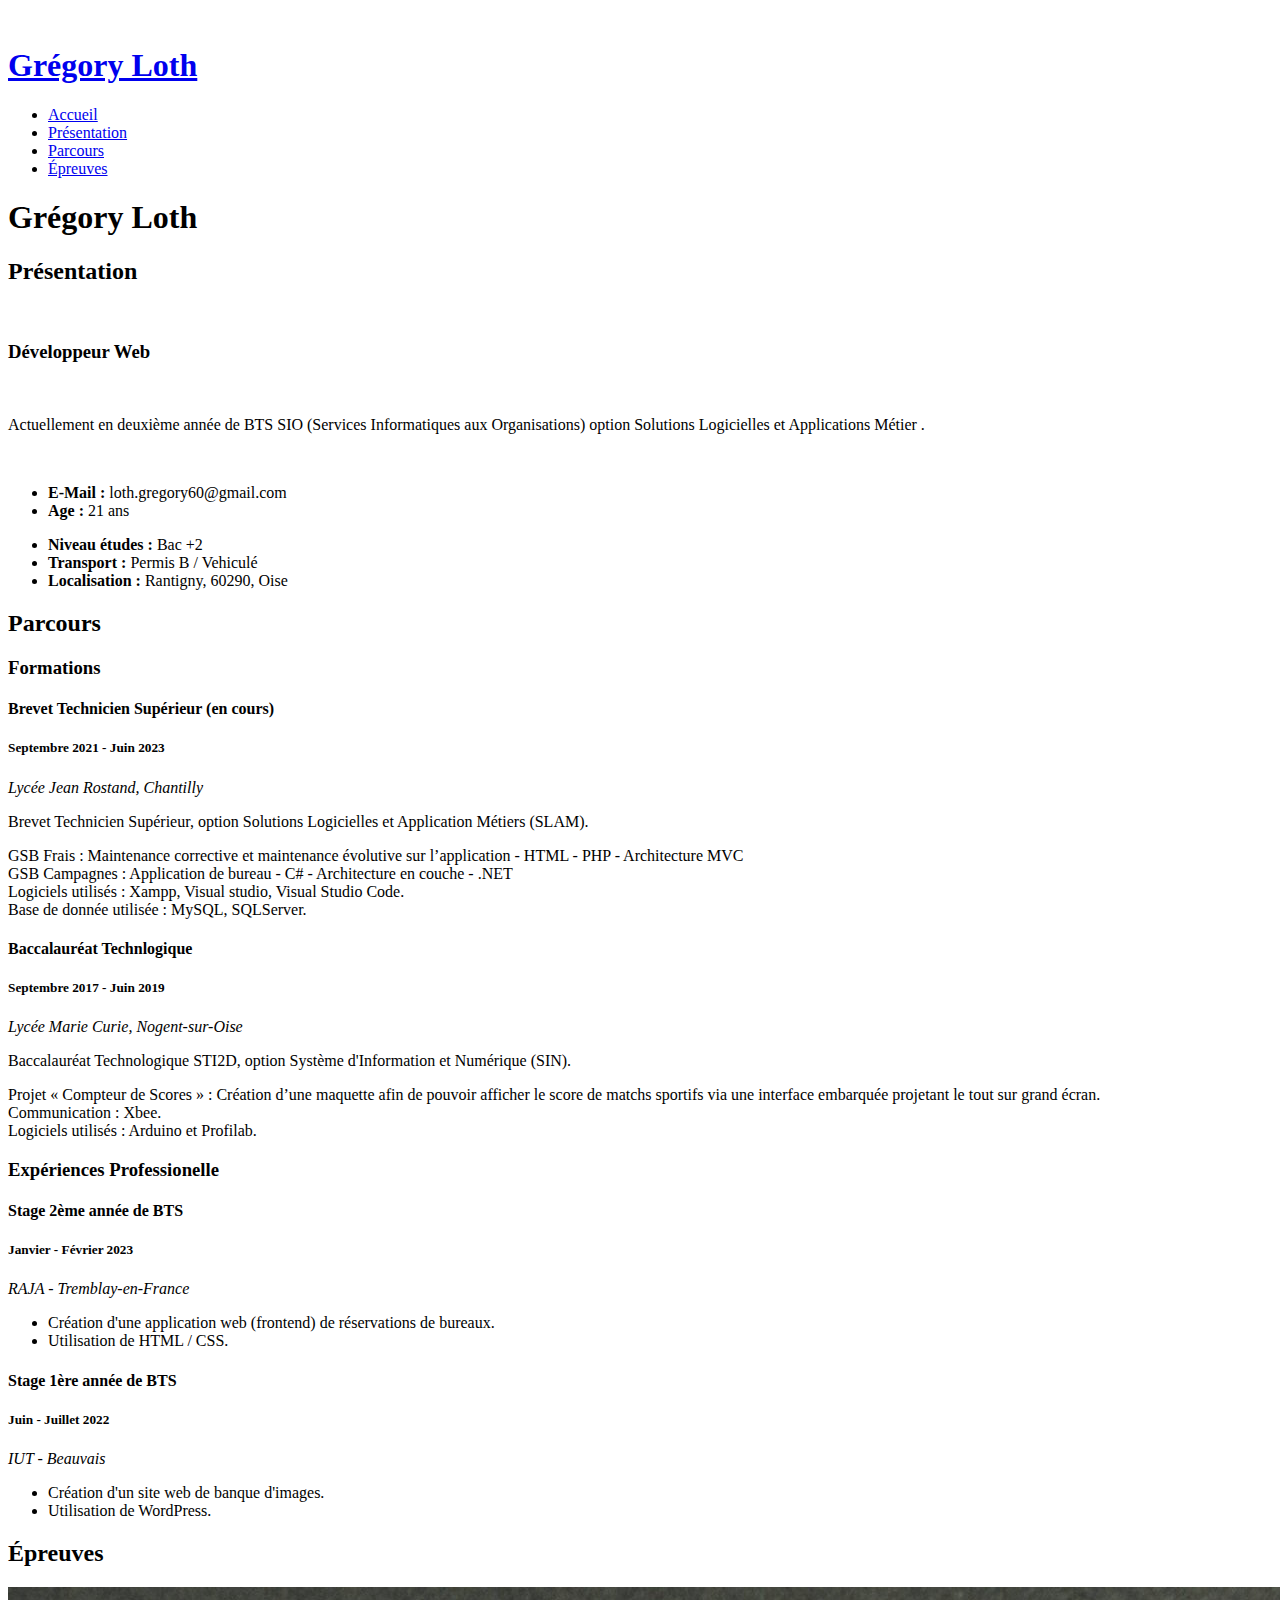
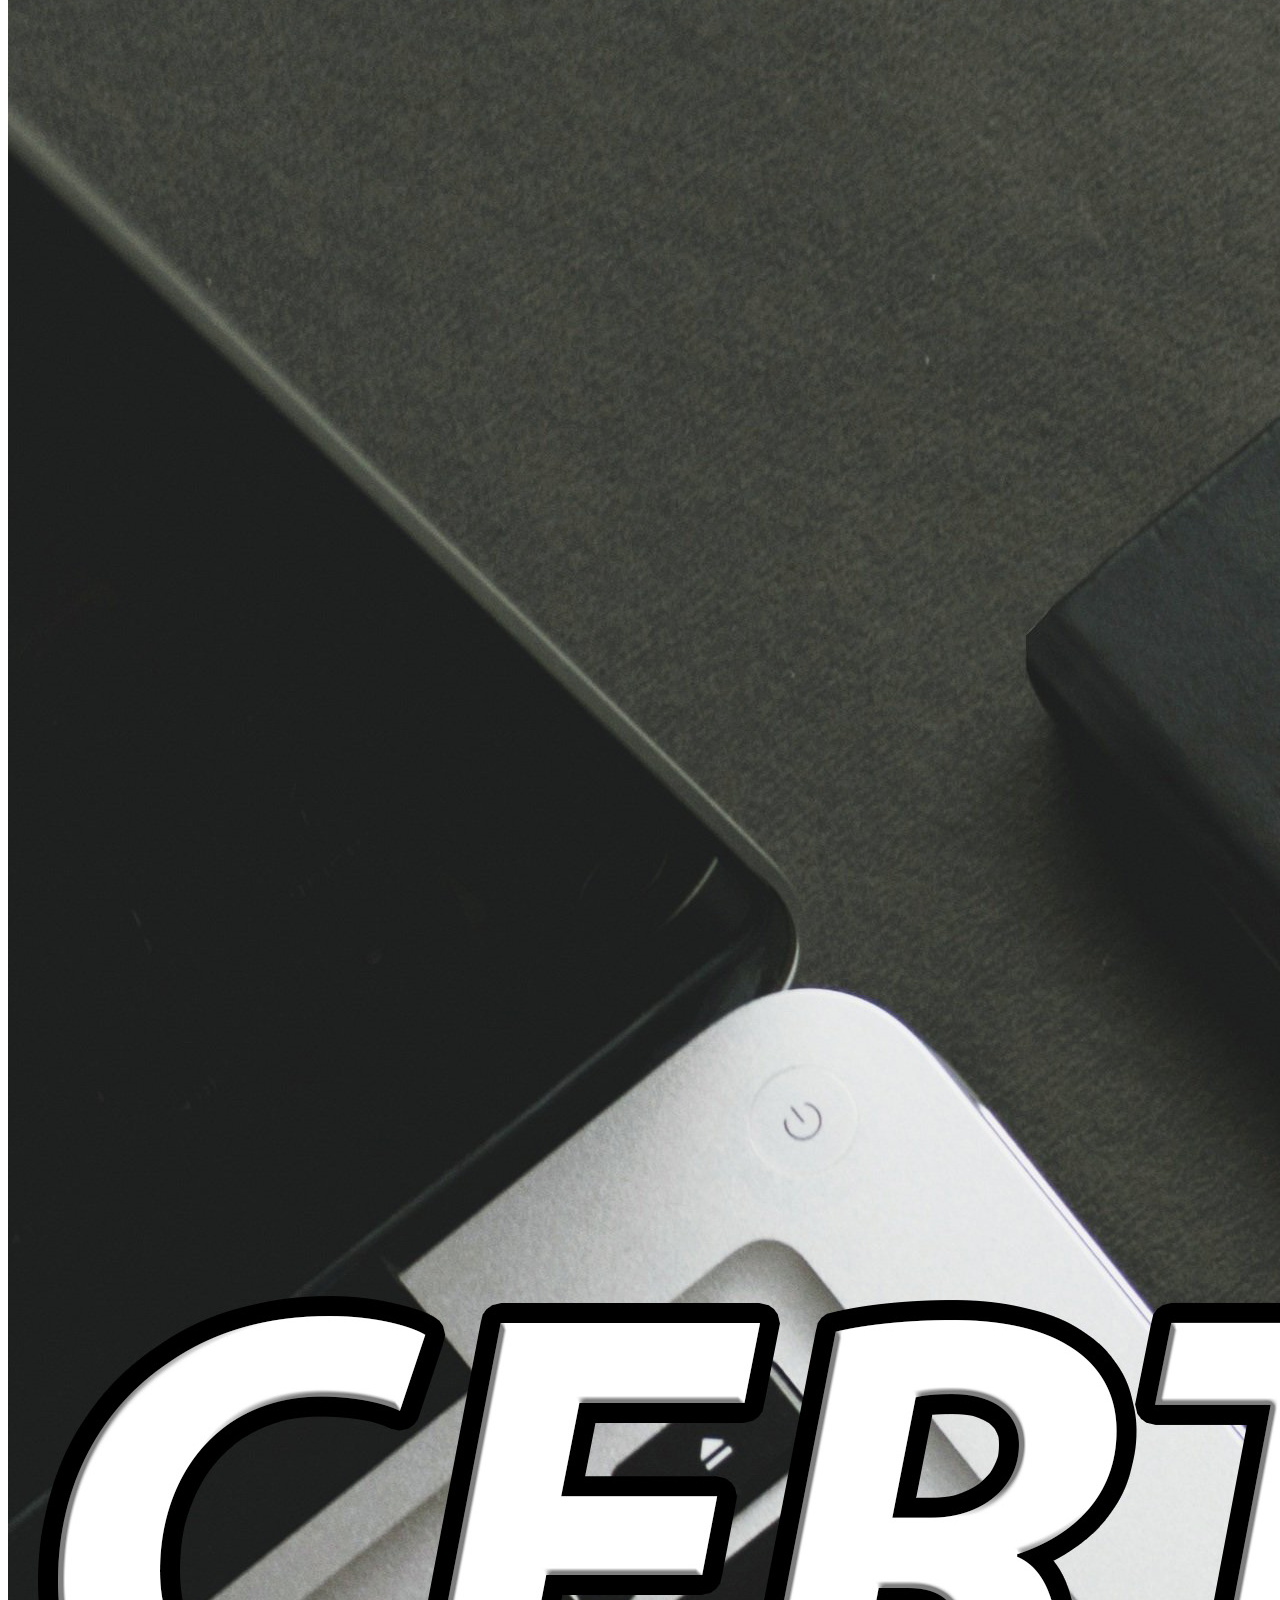
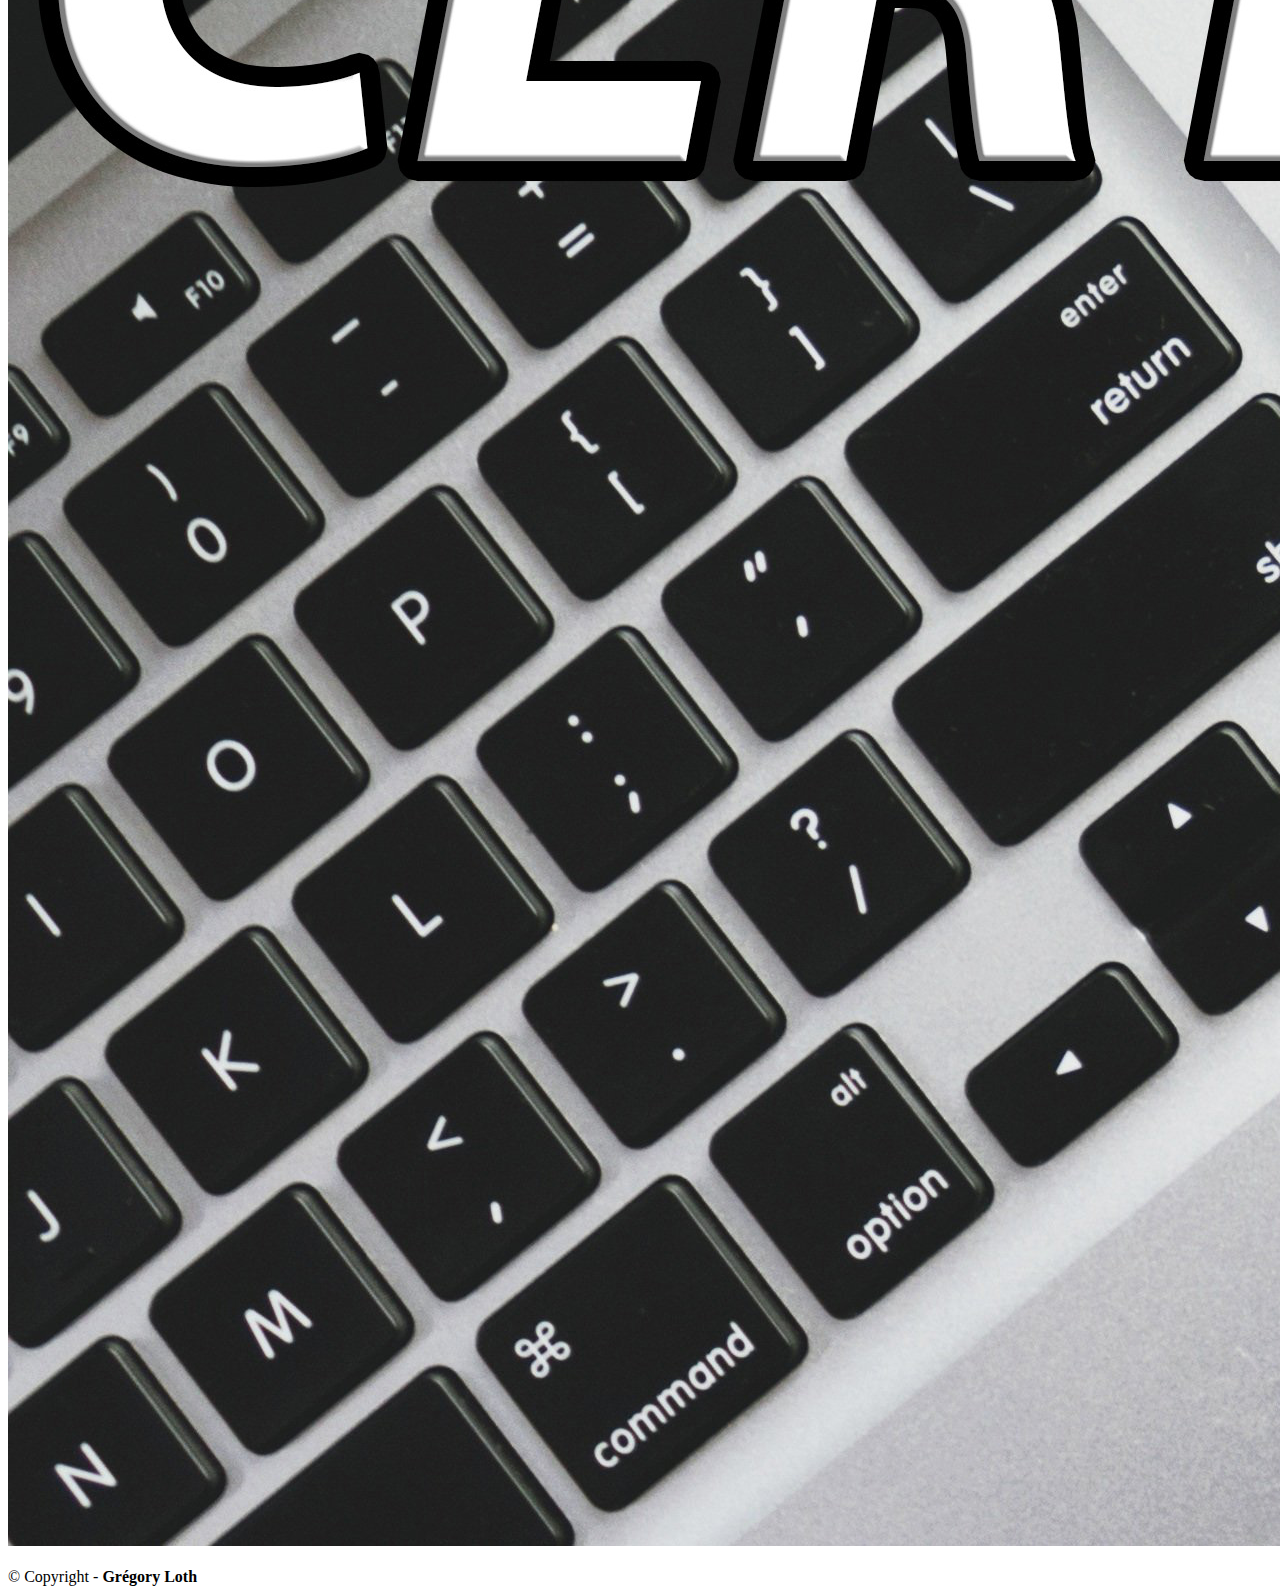
==== commit f67a0a80: "up" ====
--- a/index.html
+++ b/index.html
@@ -92,9 +92,11 @@
           </div>
           <div class="col-lg-8 pt-4 pt-lg-0 content" data-aos="fade-left">
             <h3>Développeur Web</h3>
+            <br>
             <p class="fst-italic">
               Actuellement en deuxième année de BTS SIO (Services Informatiques aux Organisations) option Solutions Logicielles et Applications Métier .
             </p>
+            <br>
             <div class="row">
               <div class="col-lg-9">
                 <ul>
@@ -160,7 +162,7 @@
           <div class="col-lg-6" data-aos="fade-up" data-aos-delay="100">
             <h3 class="resume-title">Expériences Professionelle</h3>
             <div class="resume-item">
-              <h4>Stage 2ème année BTS SIO</h4>
+              <h4>Stage 2ème année de BTS</h4>
               <h5>Janvier - Février 2023</h5>
               <p><em>RAJA - Tremblay-en-France</em></p>
               <ul>
@@ -169,7 +171,7 @@
               </ul>
             </div>
             <div class="resume-item">
-              <h4>Stage 1ère année BTS SIO</h4>
+              <h4>Stage 1ère année de BTS</h4>
               <h5>Juin - Juillet 2022</h5>
               <p><em>IUT - Beauvais</em></p>
               <ul>
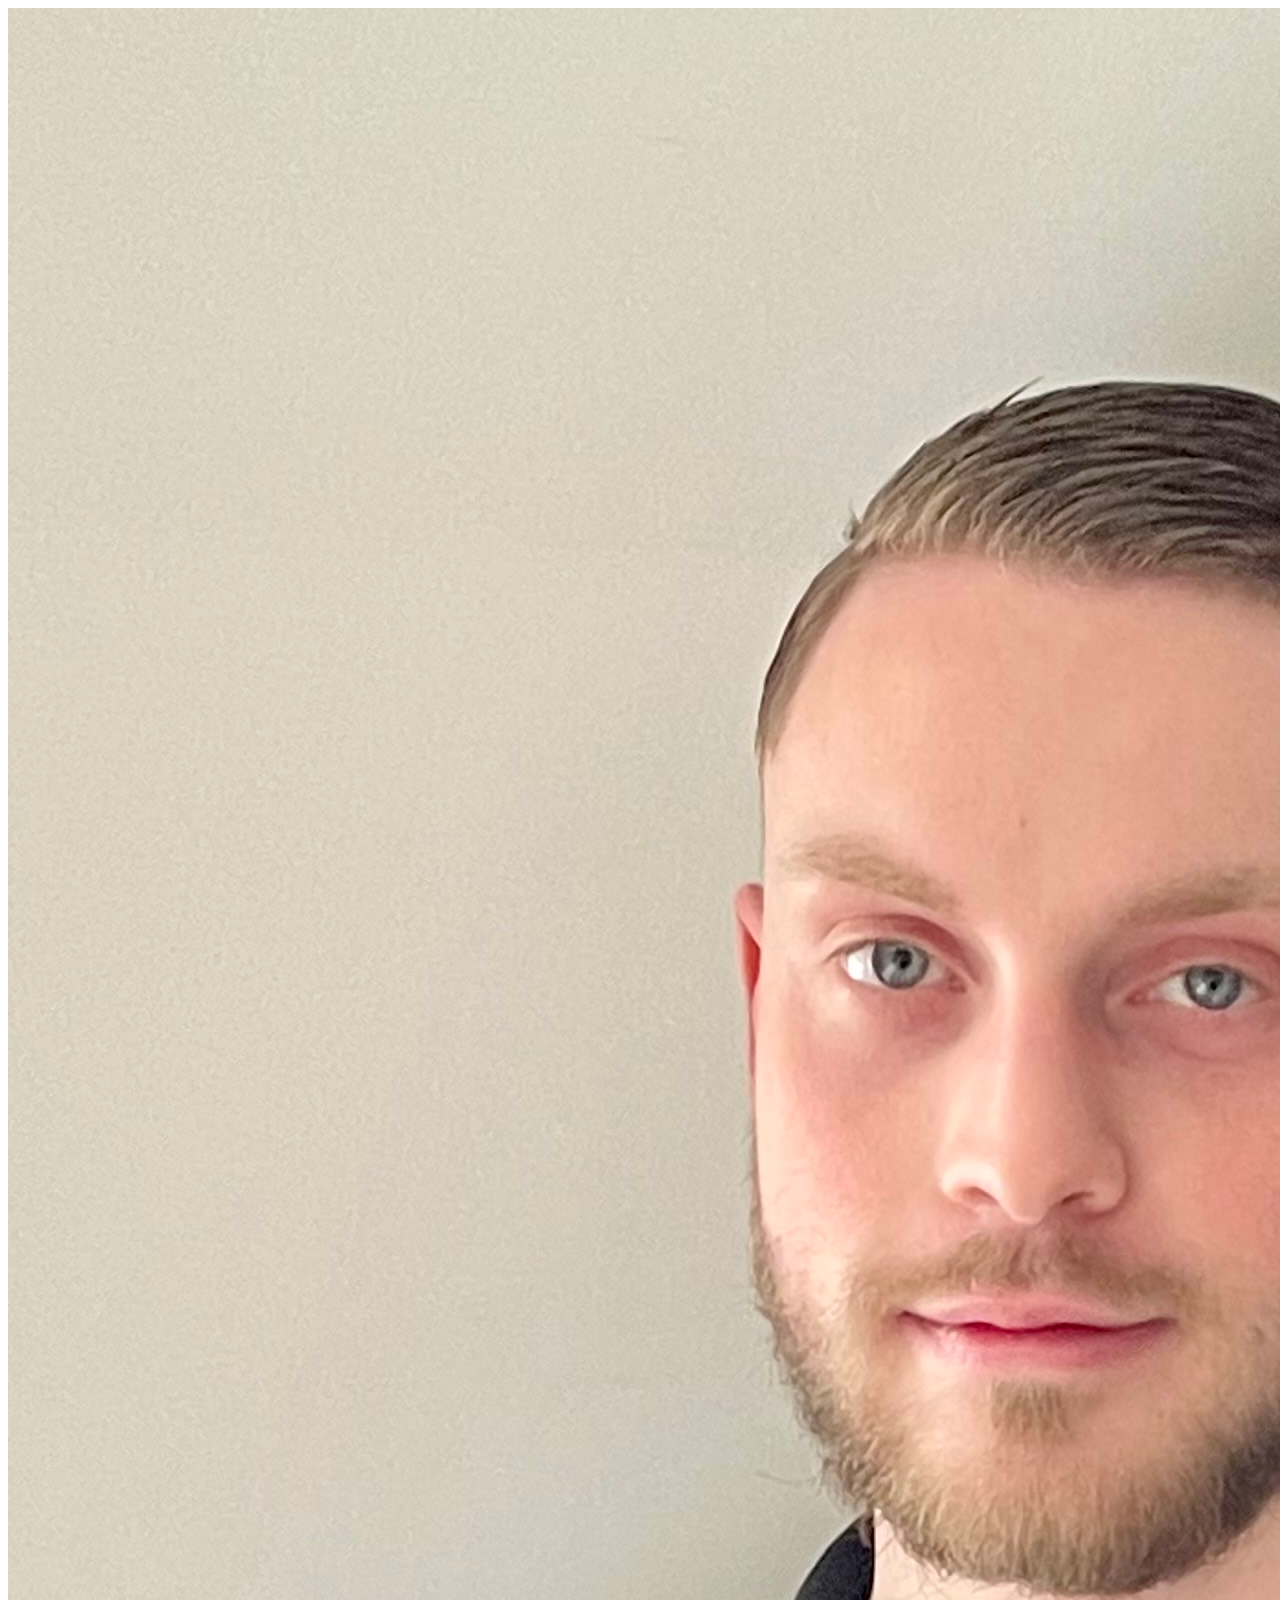
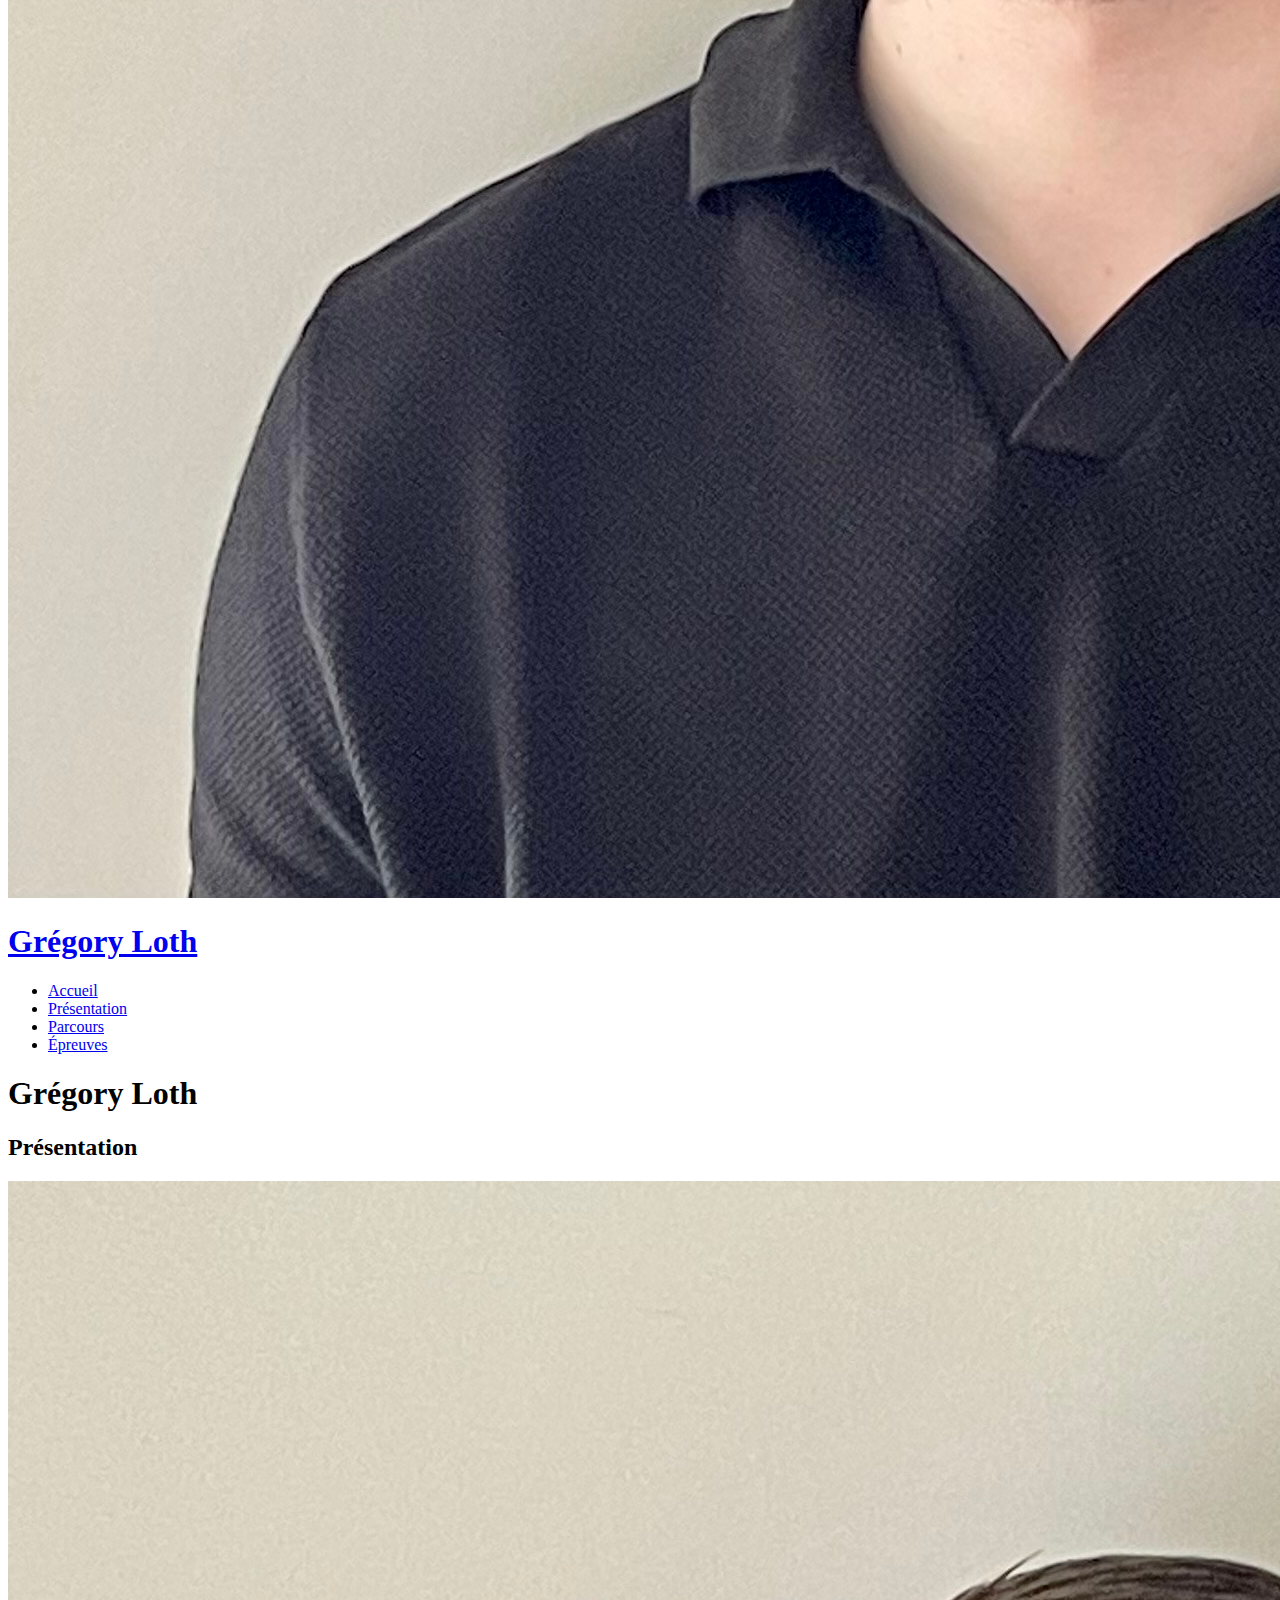
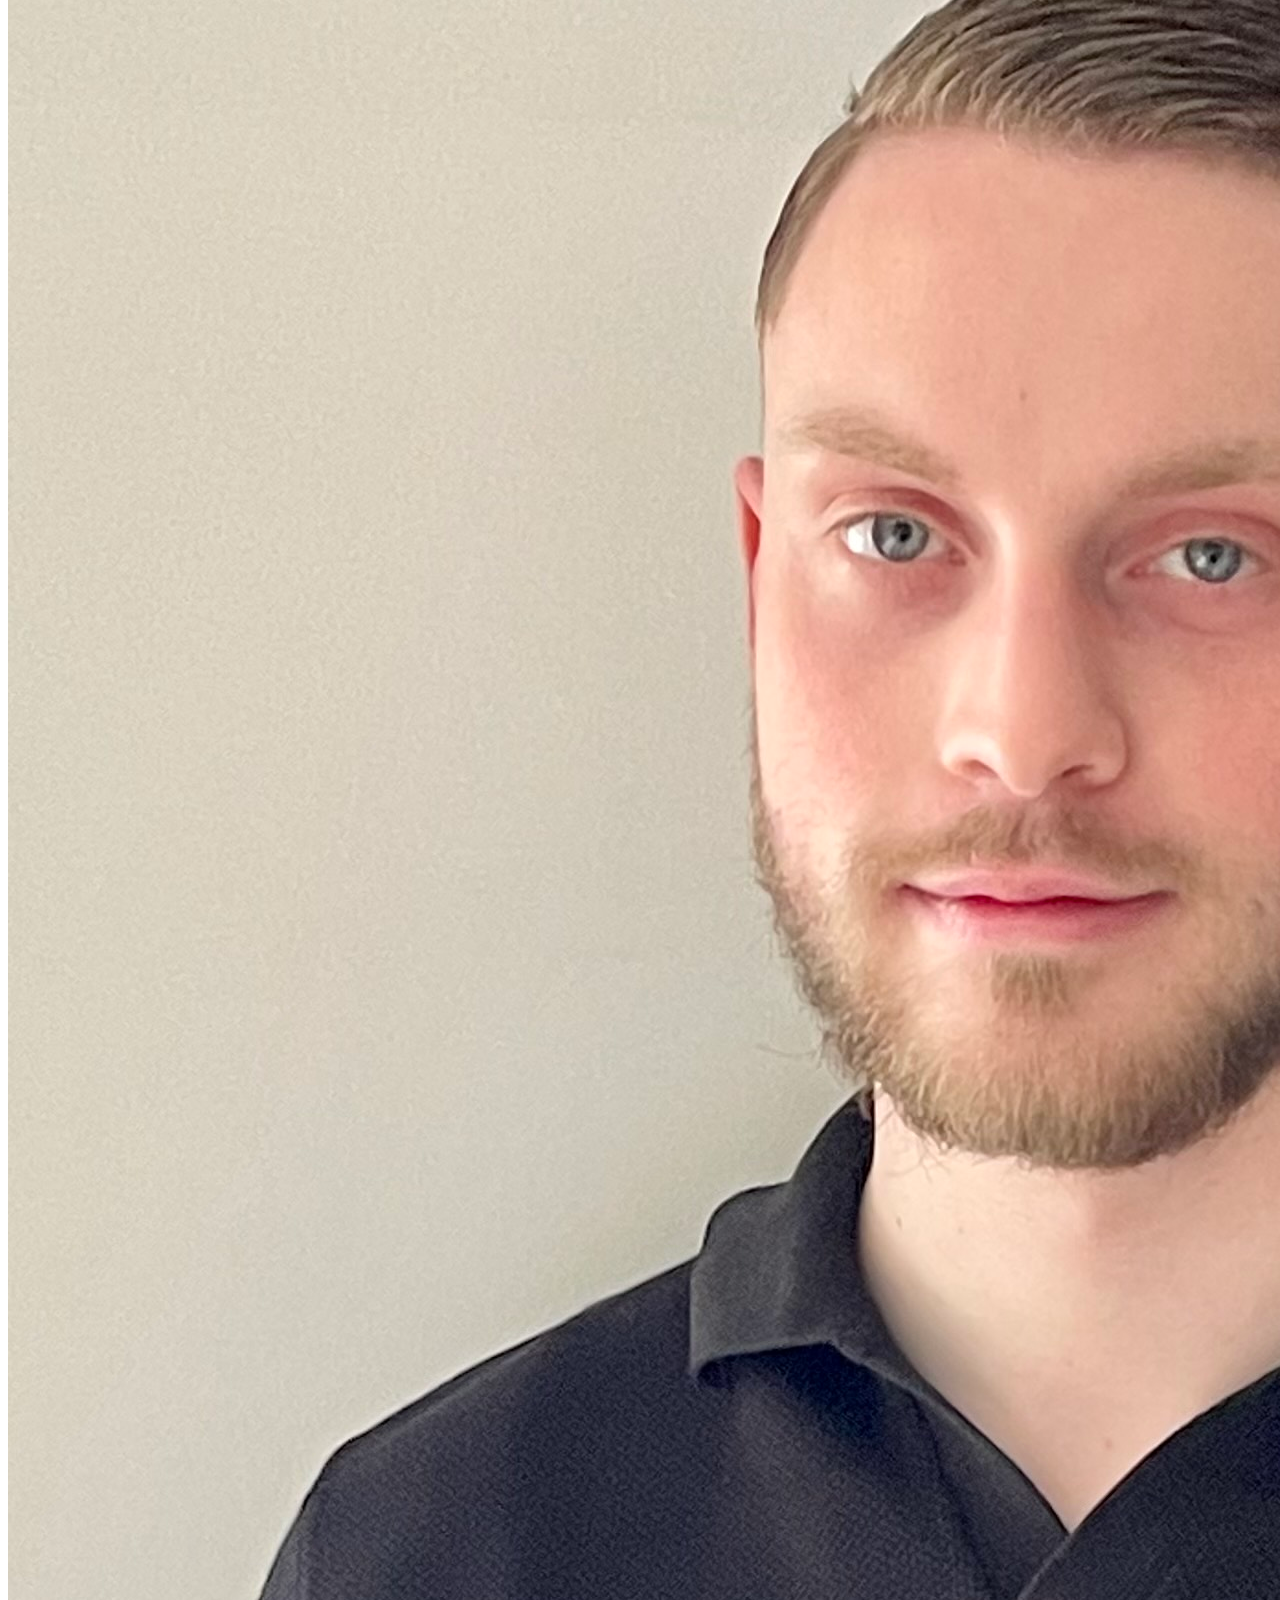
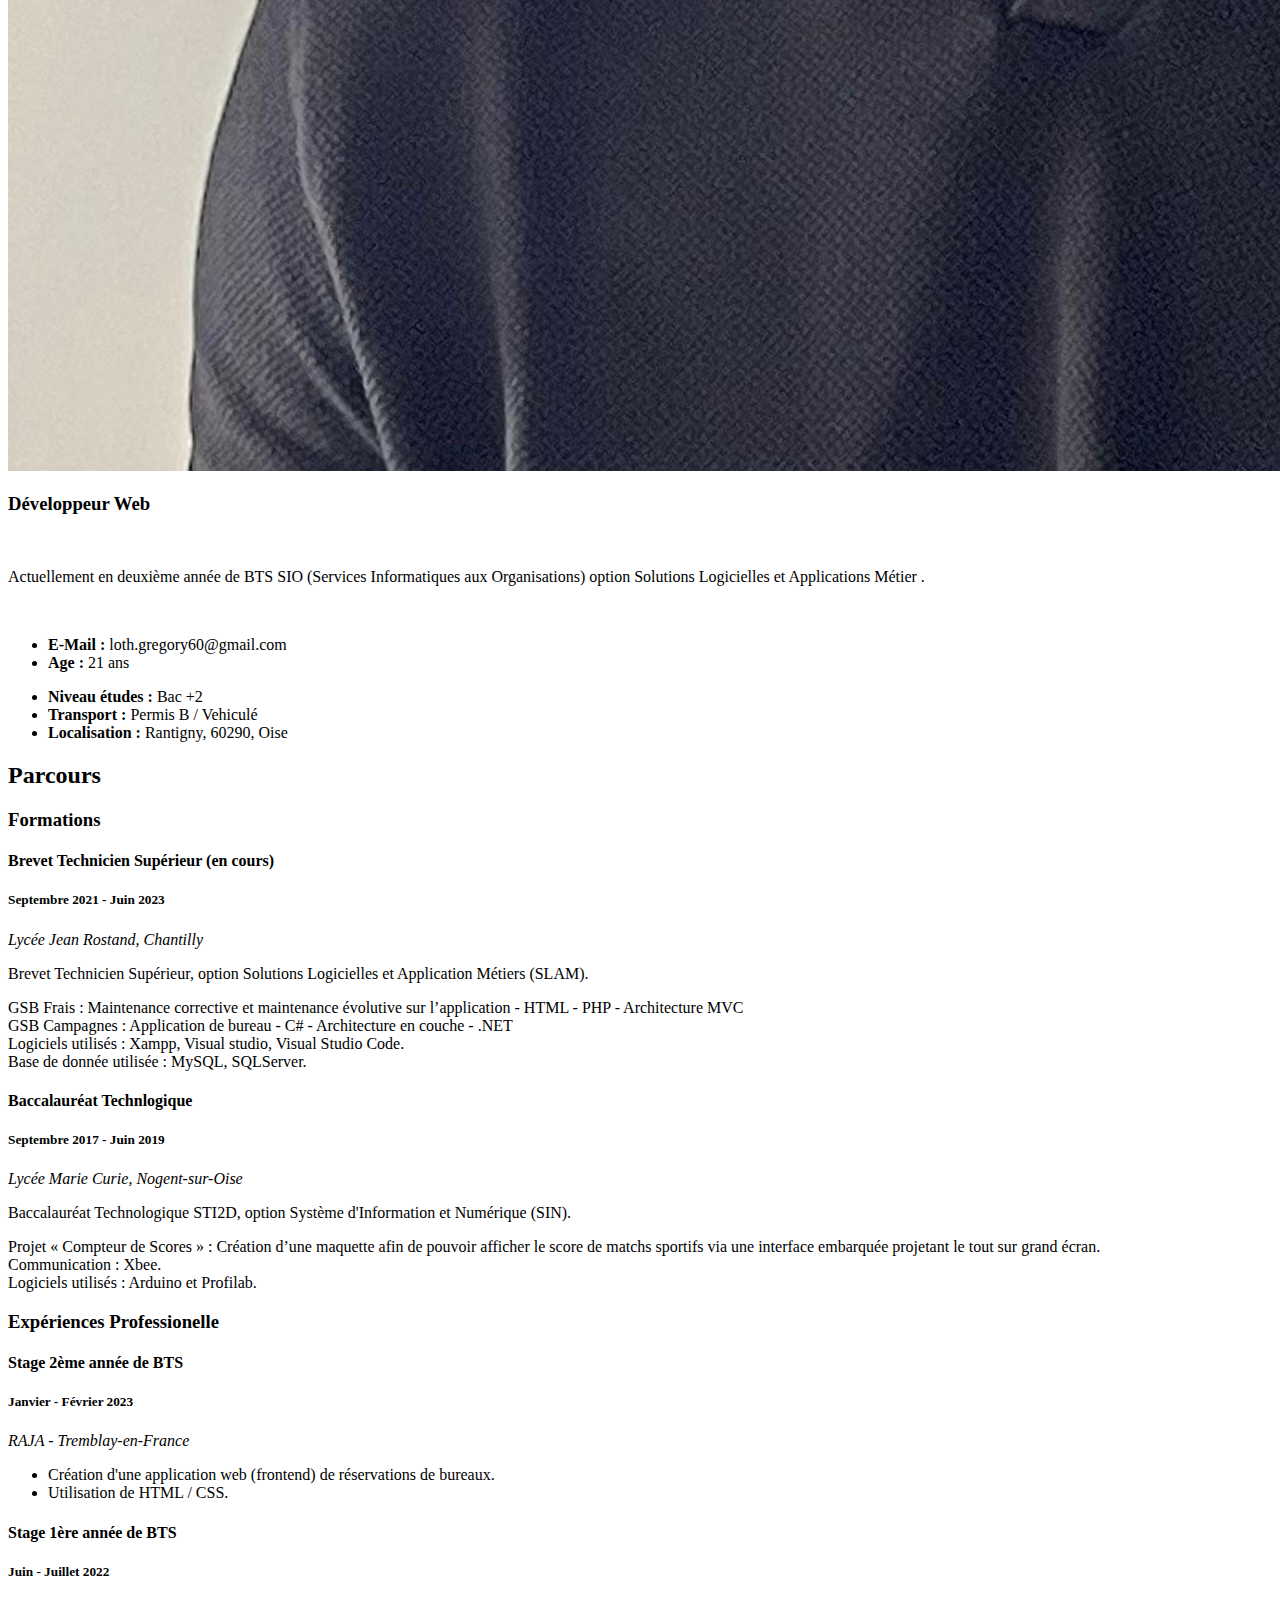
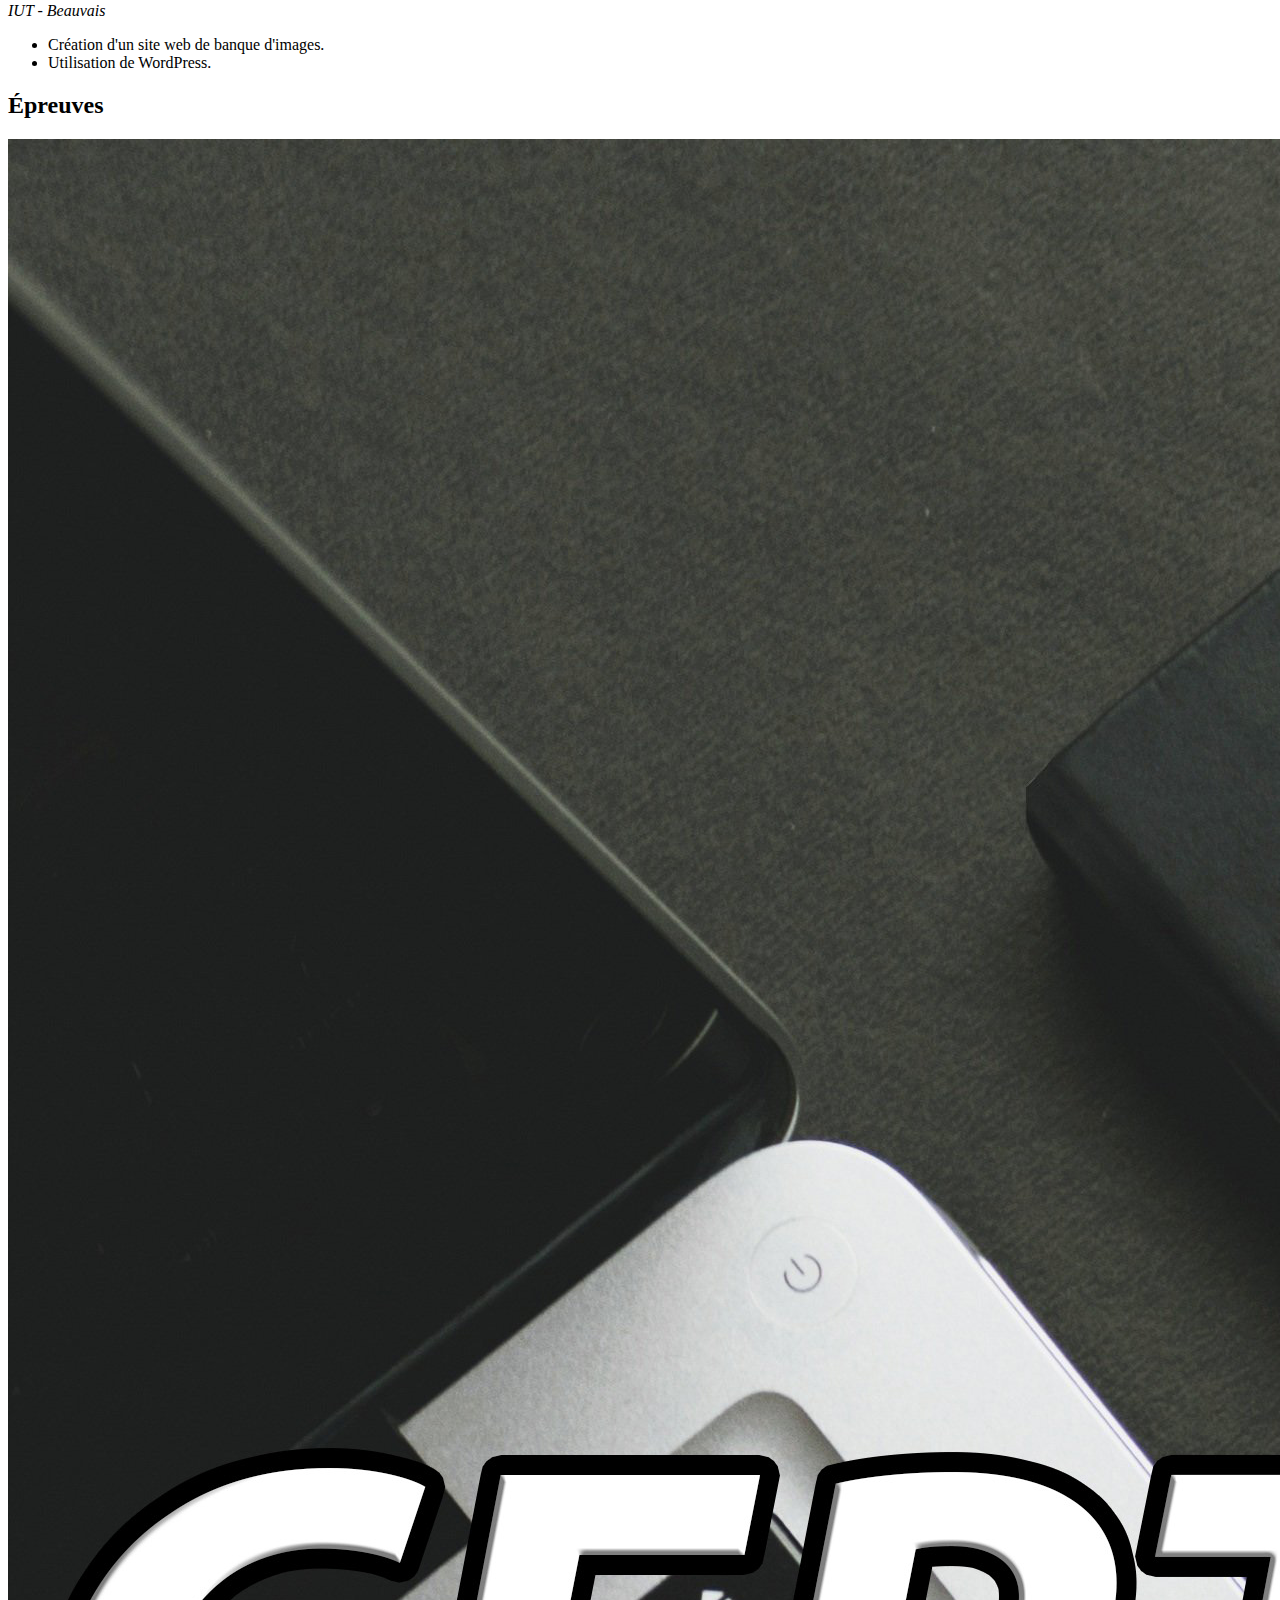
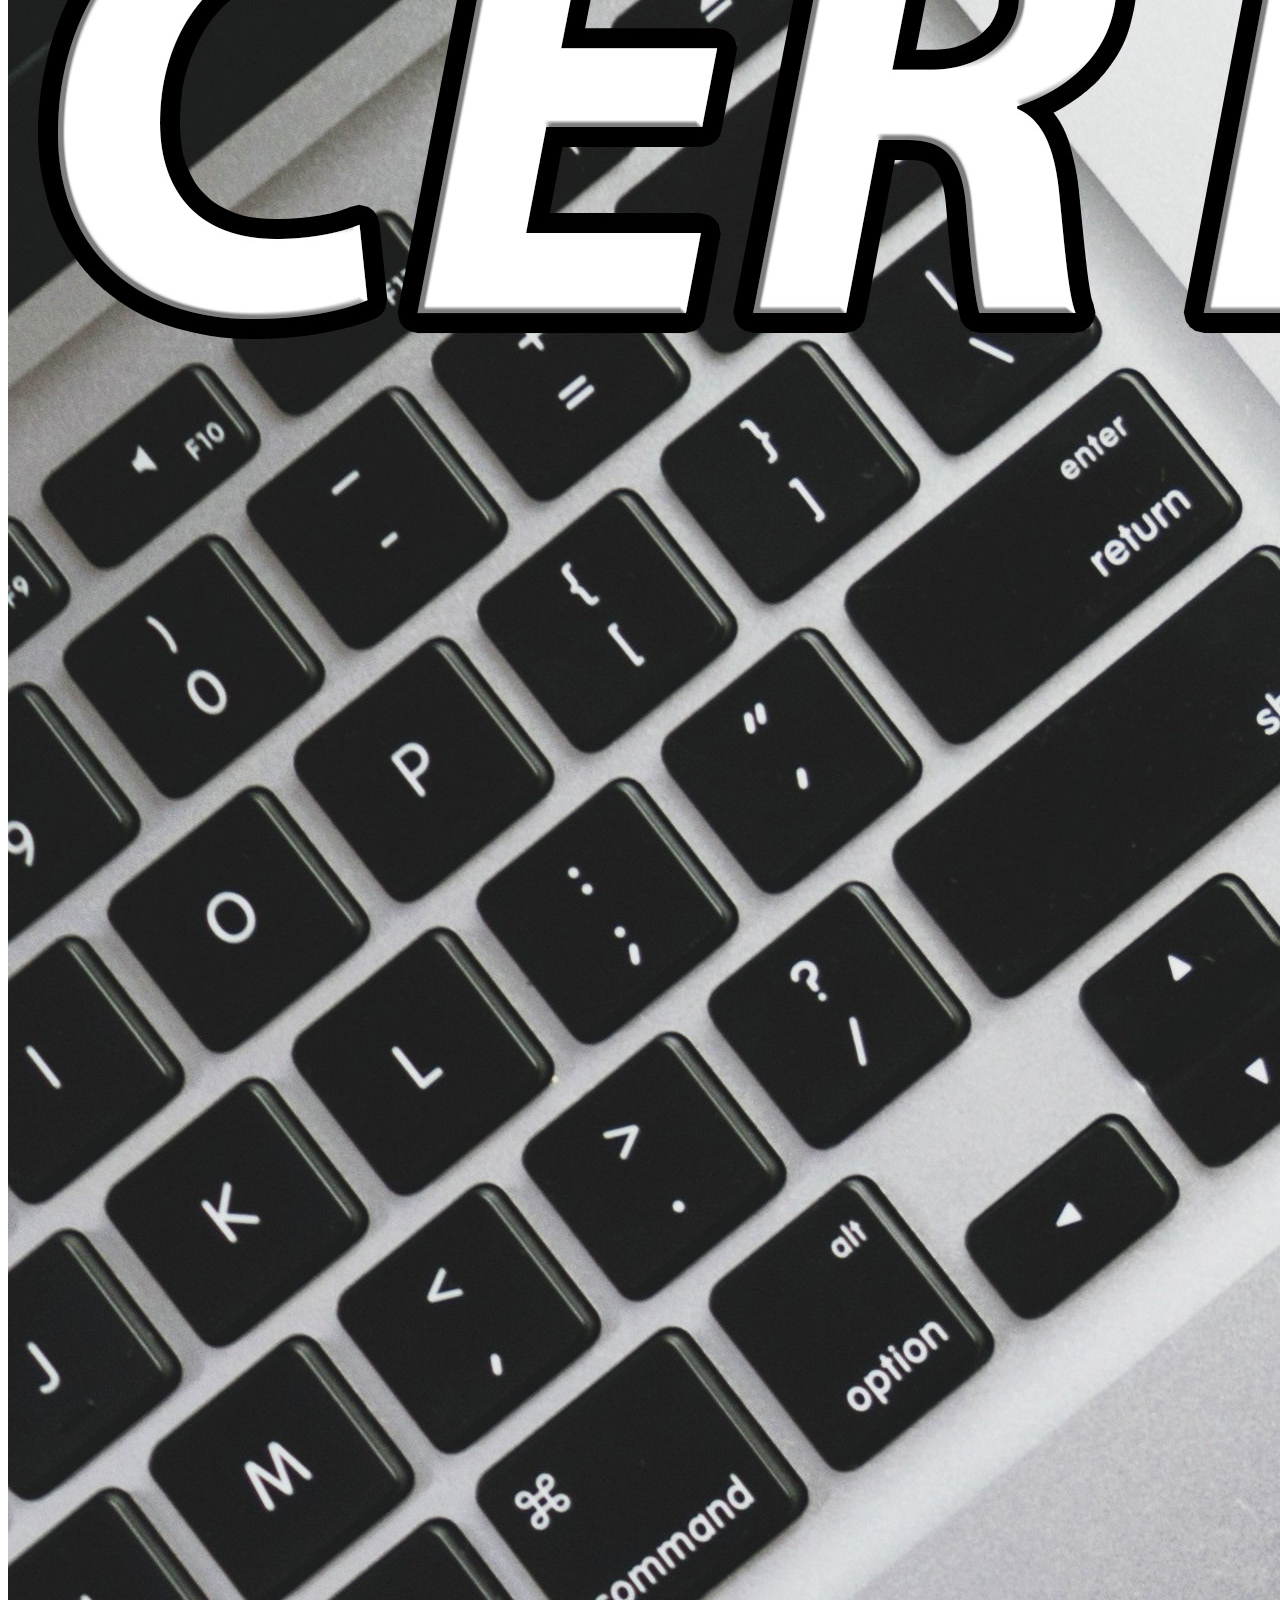
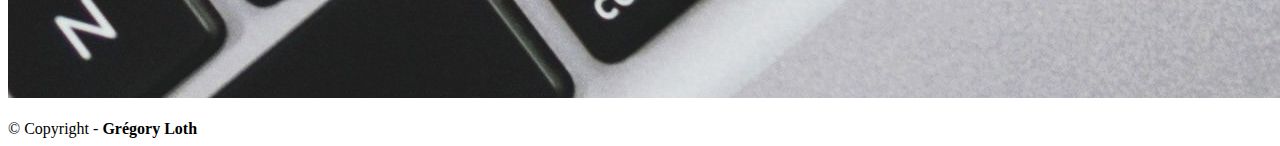
==== commit c1051144: "up" ====
--- a/index.html
+++ b/index.html
@@ -45,7 +45,7 @@
     <div class="d-flex flex-column">
 
       <div class="profile">
-        <img src="assets/img/profile-img.jpg" alt="" class="img-fluid rounded-circle">
+        <img src="assets/img/profile-img.jpeg" alt="" class="img-fluid rounded-circle">
         <h1 class="text-light"><a href="index.html">Grégory Loth</a></h1>
         <div class="social-links mt-3 text-center">
           <!-- <a href="#" class="twitter"><i class="bx bxl-twitter"></i></a>
@@ -88,7 +88,7 @@
 
         <div class="row">
           <div class="col-lg-4" data-aos="fade-right">
-            <img src="assets/img/profile-img.jpg" class="img-fluid" alt="">
+            <img src="assets/img/profile-img.jpeg" class="img-fluid" alt="">
           </div>
           <div class="col-lg-8 pt-4 pt-lg-0 content" data-aos="fade-left">
             <h3>Développeur Web</h3>
